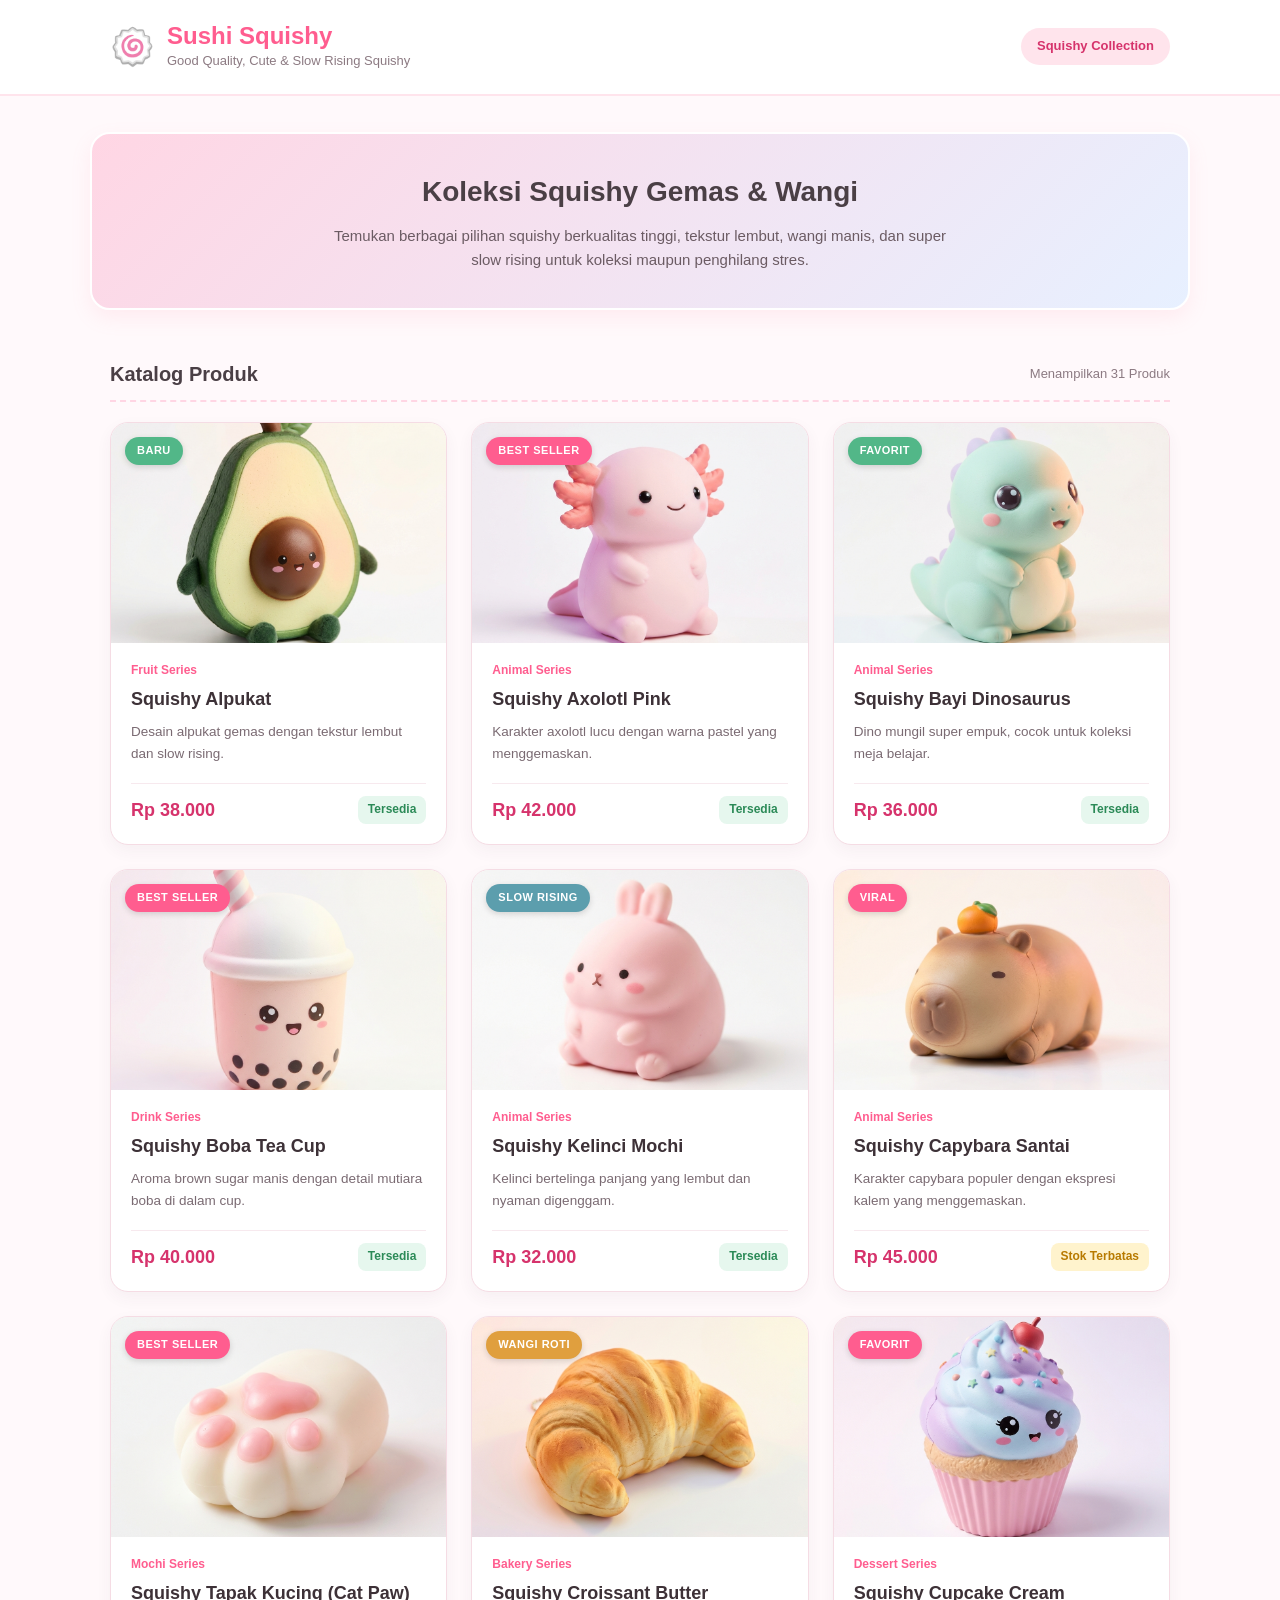
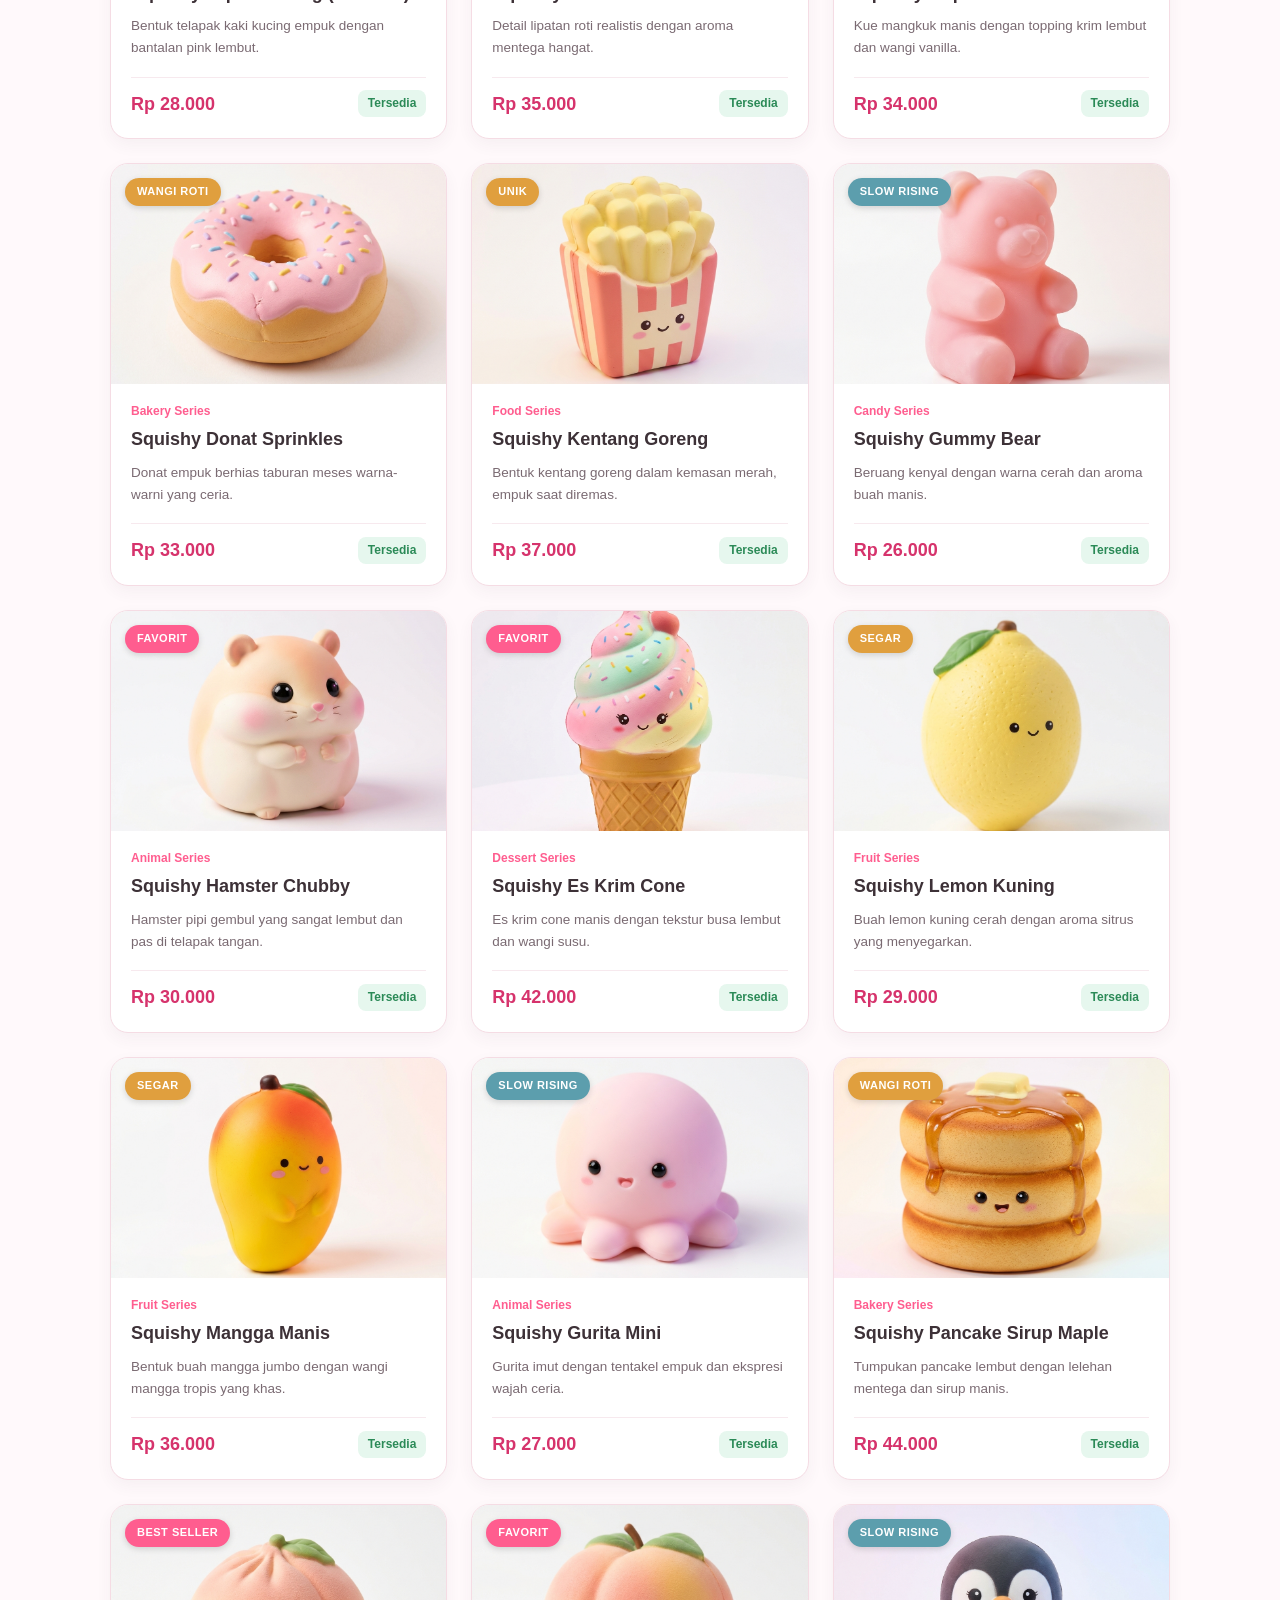
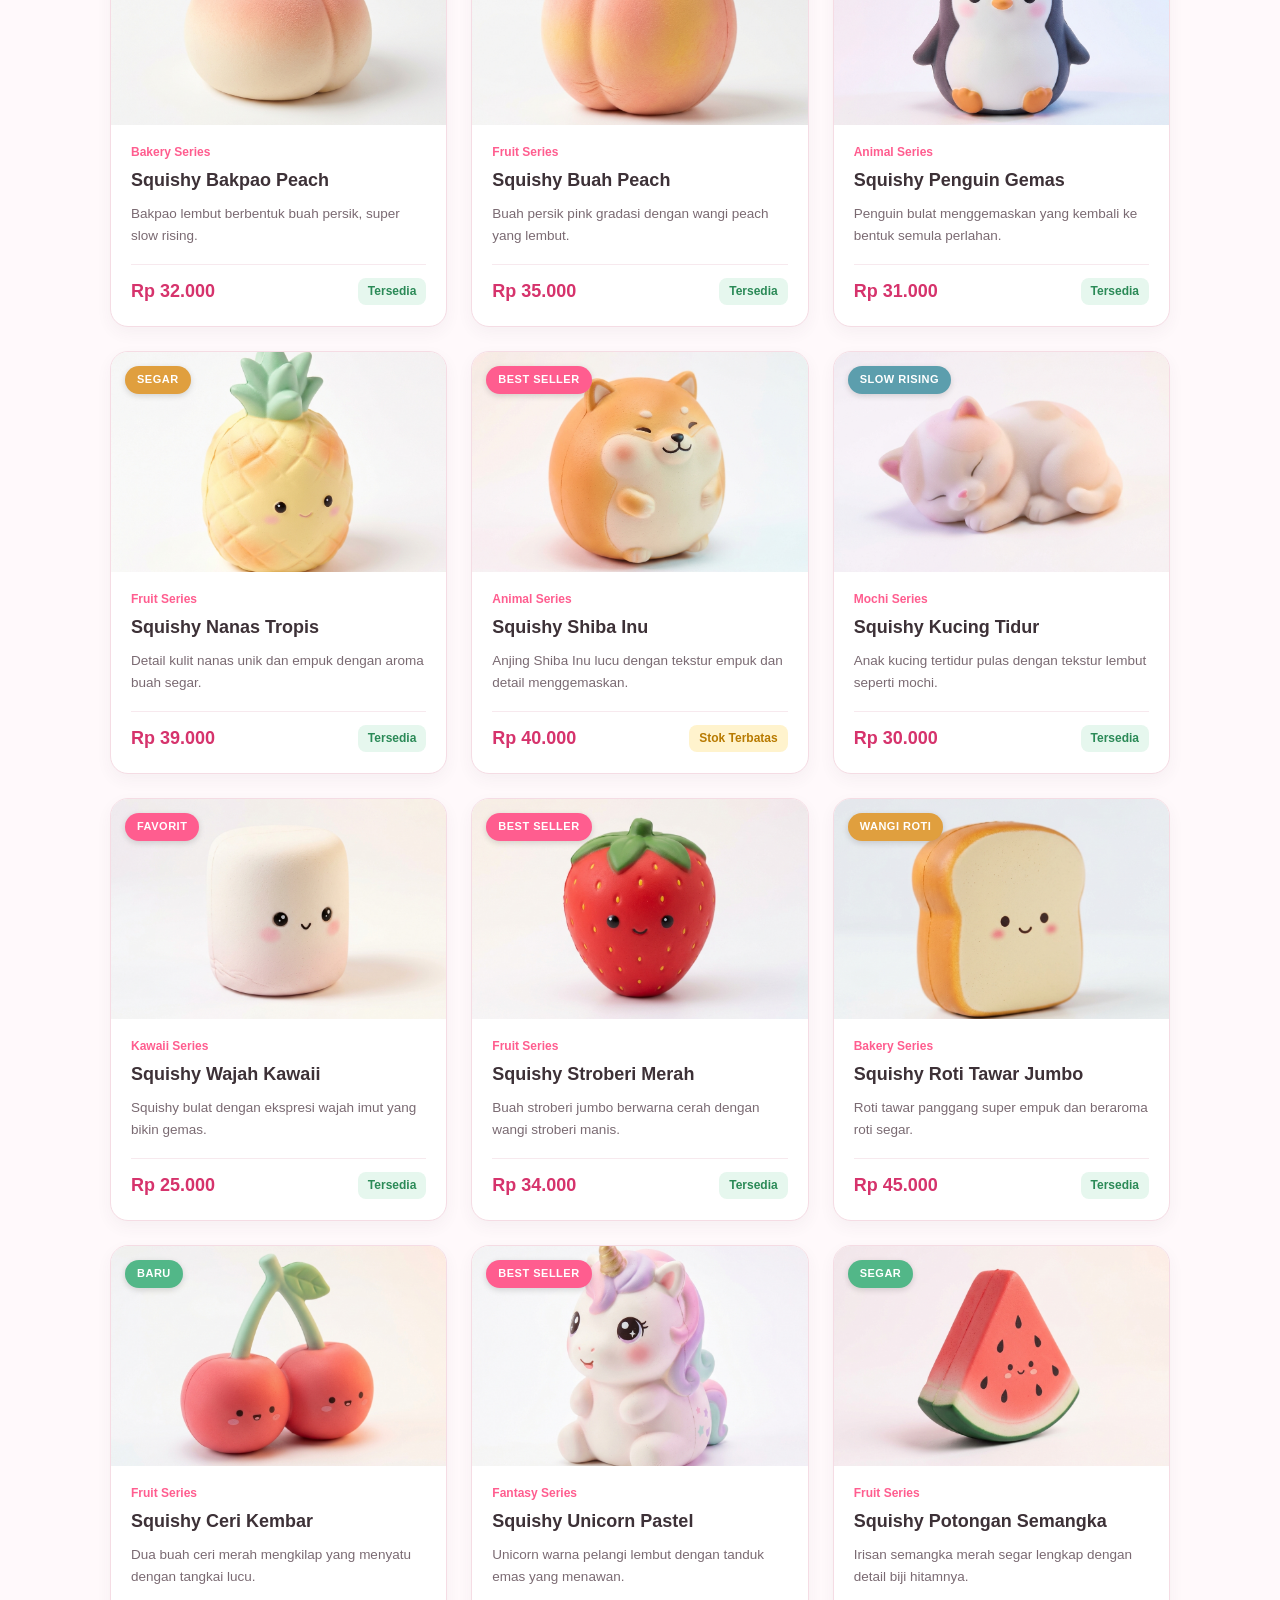
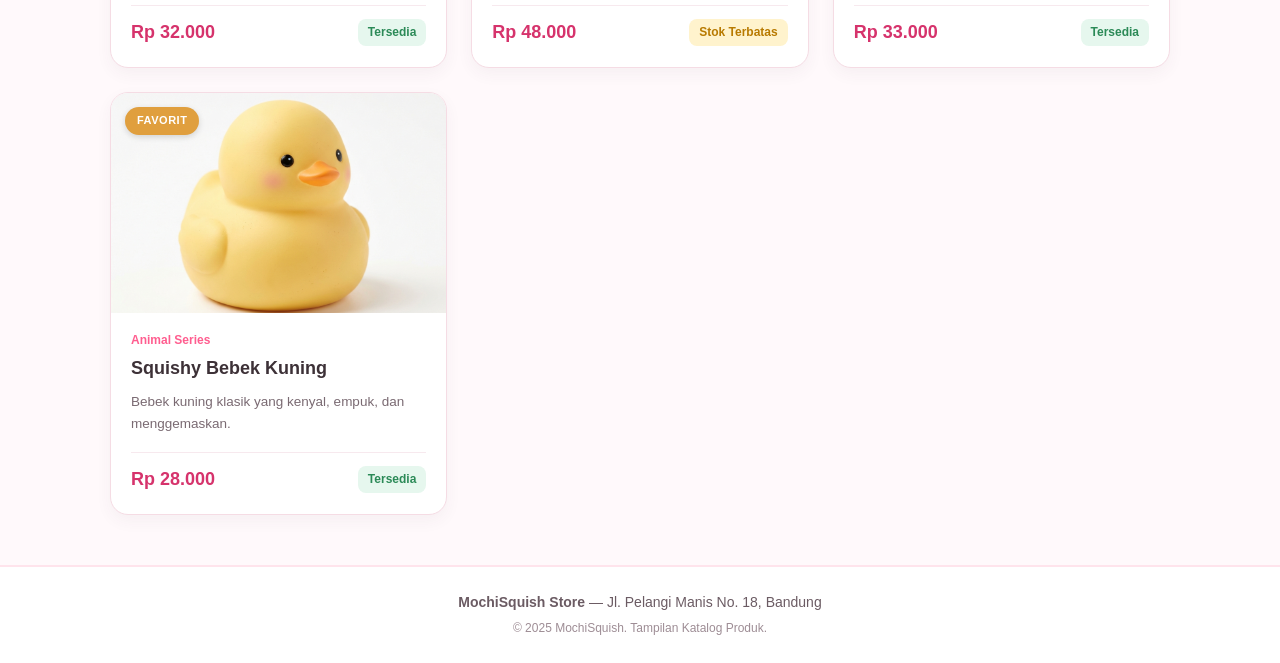
==== index.html @ 9d4c029e "Add files via upload" ====
<!DOCTYPE html>
<html lang="id">
<head>
  <meta charset="UTF-8">
  <meta name="viewport" content="width=device-width, initial-scale=1.0">
  <title>Sushi Squishy - Catalog</title>
  <link rel="stylesheet" href="style.css">
</head>
<body>

  <!-- Header -->
  <header class="header">
    <div class="container header-content">
      <div class="logo">
        <span class="logo-icon">🍥</span>
        <div>
          <h1>Sushi Squishy</h1>
          <p>Good Quality, Cute &amp; Slow Rising Squishy</p>
        </div>
      </div>
      <div class="store-badge">
        Squishy Collection
      </div>
    </div>
  </header>

  <!-- Hero Banner -->
  <section class="hero">
    <div class="container hero-box">
      <h2>Koleksi Squishy Gemas &amp; Wangi</h2>
      <p>Temukan berbagai pilihan squishy berkualitas tinggi, tekstur lembut, wangi manis, dan super slow rising untuk koleksi maupun penghilang stres.</p>
    </div>
  </section>

  <!-- Katalog Produk -->
  <main class="container">
    <div class="section-title">
      <h3>Katalog Produk</h3>
      <span>Menampilkan 31 Produk</span>
    </div>

    <div class="catalog-grid">

      <!-- 1. Avocado -->
      <article class="card">
        <div class="card-badge badge-green">Baru</div>
        <div class="card-image">
          <img src="gambarsquishy/Avocado_squishy_toy_photography_d2a5dbc1.jpg" alt="Squishy Alpukat">
        </div>
        <div class="card-body">
          <span class="category">Fruit Series</span>
          <h4>Squishy Alpukat</h4>
          <p class="desc">Desain alpukat gemas dengan tekstur lembut dan slow rising.</p>
          <div class="card-footer">
            <span class="price">Rp 38.000</span>
            <span class="status">Tersedia</span>
          </div>
        </div>
      </article>

      <!-- 2. Axolotl -->
      <article class="card">
        <div class="card-badge">Best Seller</div>
        <div class="card-image">
          <img src="gambarsquishy/Axolotl_squishy_toy_product_5533d191.jpg" alt="Squishy Axolotl">
        </div>
        <div class="card-body">
          <span class="category">Animal Series</span>
          <h4>Squishy Axolotl Pink</h4>
          <p class="desc">Karakter axolotl lucu dengan warna pastel yang menggemaskan.</p>
          <div class="card-footer">
            <span class="price">Rp 42.000</span>
            <span class="status">Tersedia</span>
          </div>
        </div>
      </article>

      <!-- 3. Baby Dinosaur -->
      <article class="card">
        <div class="card-badge badge-green">Favorit</div>
        <div class="card-image">
          <img src="gambarsquishy/Baby_dinosaur_squishy_toy_12ea8140.jpg" alt="Squishy Bayi Dinosaurus">
        </div>
        <div class="card-body">
          <span class="category">Animal Series</span>
          <h4>Squishy Bayi Dinosaurus</h4>
          <p class="desc">Dino mungil super empuk, cocok untuk koleksi meja belajar.</p>
          <div class="card-footer">
            <span class="price">Rp 36.000</span>
            <span class="status">Tersedia</span>
          </div>
        </div>
      </article>

      <!-- 4. Boba Tea Cup -->
      <article class="card">
        <div class="card-badge">Best Seller</div>
        <div class="card-image">
          <img src="gambarsquishy/Boba_tea_cup_squishy_toy_25ef1b5c.jpg" alt="Squishy Boba Tea">
        </div>
        <div class="card-body">
          <span class="category">Drink Series</span>
          <h4>Squishy Boba Tea Cup</h4>
          <p class="desc">Aroma brown sugar manis dengan detail mutiara boba di dalam cup.</p>
          <div class="card-footer">
            <span class="price">Rp 40.000</span>
            <span class="status">Tersedia</span>
          </div>
        </div>
      </article>

      <!-- 5. Bunny Rabbit -->
      <article class="card">
        <div class="card-badge badge-blue">Slow Rising</div>
        <div class="card-image">
          <img src="gambarsquishy/Bunny_rabbit_squishy_toy_b32a8201.jpg" alt="Squishy Kelinci">
        </div>
        <div class="card-body">
          <span class="category">Animal Series</span>
          <h4>Squishy Kelinci Mochi</h4>
          <p class="desc">Kelinci bertelinga panjang yang lembut dan nyaman digenggam.</p>
          <div class="card-footer">
            <span class="price">Rp 32.000</span>
            <span class="status">Tersedia</span>
          </div>
        </div>
      </article>

      <!-- 6. Capybara -->
      <article class="card">
        <div class="card-badge">Viral</div>
        <div class="card-image">
          <img src="gambarsquishy/Capybara_squishy_toy_catalog_pho_8589dbdf.jpg" alt="Squishy Capybara">
        </div>
        <div class="card-body">
          <span class="category">Animal Series</span>
          <h4>Squishy Capybara Santai</h4>
          <p class="desc">Karakter capybara populer dengan ekspresi kalem yang menggemaskan.</p>
          <div class="card-footer">
            <span class="price">Rp 45.000</span>
            <span class="status status-limited">Stok Terbatas</span>
          </div>
        </div>
      </article>

      <!-- 7. Cat Paw -->
      <article class="card">
        <div class="card-badge">Best Seller</div>
        <div class="card-image">
          <img src="gambarsquishy/Cat_paw_squishy_toy_ce3d6a1c.jpg" alt="Squishy Tapak Kucing">
        </div>
        <div class="card-body">
          <span class="category">Mochi Series</span>
          <h4>Squishy Tapak Kucing (Cat Paw)</h4>
          <p class="desc">Bentuk telapak kaki kucing empuk dengan bantalan pink lembut.</p>
          <div class="card-footer">
            <span class="price">Rp 28.000</span>
            <span class="status">Tersedia</span>
          </div>
        </div>
      </article>

      <!-- 8. Croissant -->
      <article class="card">
        <div class="card-badge badge-yellow">Wangi Roti</div>
        <div class="card-image">
          <img src="gambarsquishy/Croissant_squishy_toy_photography_6a9c396e.jpg" alt="Squishy Croissant">
        </div>
        <div class="card-body">
          <span class="category">Bakery Series</span>
          <h4>Squishy Croissant Butter</h4>
          <p class="desc">Detail lipatan roti realistis dengan aroma mentega hangat.</p>
          <div class="card-footer">
            <span class="price">Rp 35.000</span>
            <span class="status">Tersedia</span>
          </div>
        </div>
      </article>

      <!-- 9. Cupcake -->
      <article class="card">
        <div class="card-badge">Favorit</div>
        <div class="card-image">
          <img src="gambarsquishy/Cupcake_squishy_toy_1d23a70a.jpg" alt="Squishy Cupcake">
        </div>
        <div class="card-body">
          <span class="category">Dessert Series</span>
          <h4>Squishy Cupcake Cream</h4>
          <p class="desc">Kue mangkuk manis dengan topping krim lembut dan wangi vanilla.</p>
          <div class="card-footer">
            <span class="price">Rp 34.000</span>
            <span class="status">Tersedia</span>
          </div>
        </div>
      </article>

      <!-- 10. Donut -->
      <article class="card">
        <div class="card-badge badge-yellow">Wangi Roti</div>
        <div class="card-image">
          <img src="gambarsquishy/Donut_squishy_toy_with_sprinkles_f5c7f606.jpg" alt="Squishy Donat Meses">
        </div>
        <div class="card-body">
          <span class="category">Bakery Series</span>
          <h4>Squishy Donat Sprinkles</h4>
          <p class="desc">Donat empuk berhias taburan meses warna-warni yang ceria.</p>
          <div class="card-footer">
            <span class="price">Rp 33.000</span>
            <span class="status">Tersedia</span>
          </div>
        </div>
      </article>

      <!-- 11. French Fries -->
      <article class="card">
        <div class="card-badge badge-yellow">Unik</div>
        <div class="card-image">
          <img src="gambarsquishy/French_fries_squishy_toy_994d7c55.jpg" alt="Squishy Kentang Goreng">
        </div>
        <div class="card-body">
          <span class="category">Food Series</span>
          <h4>Squishy Kentang Goreng</h4>
          <p class="desc">Bentuk kentang goreng dalam kemasan merah, empuk saat diremas.</p>
          <div class="card-footer">
            <span class="price">Rp 37.000</span>
            <span class="status">Tersedia</span>
          </div>
        </div>
      </article>

      <!-- 12. Gummy Bear -->
      <article class="card">
        <div class="card-badge badge-blue">Slow Rising</div>
        <div class="card-image">
          <img src="gambarsquishy/Gummy_bear_squishy_toy_82160451.jpg" alt="Squishy Gummy Bear">
        </div>
        <div class="card-body">
          <span class="category">Candy Series</span>
          <h4>Squishy Gummy Bear</h4>
          <p class="desc">Beruang kenyal dengan warna cerah dan aroma buah manis.</p>
          <div class="card-footer">
            <span class="price">Rp 26.000</span>
            <span class="status">Tersedia</span>
          </div>
        </div>
      </article>

      <!-- 13. Hamster -->
      <article class="card">
        <div class="card-badge">Favorit</div>
        <div class="card-image">
          <img src="gambarsquishy/Hamster_squishy_toy_photography_b5abec03.jpg" alt="Squishy Hamster">
        </div>
        <div class="card-body">
          <span class="category">Animal Series</span>
          <h4>Squishy Hamster Chubby</h4>
          <p class="desc">Hamster pipi gembul yang sangat lembut dan pas di telapak tangan.</p>
          <div class="card-footer">
            <span class="price">Rp 30.000</span>
            <span class="status">Tersedia</span>
          </div>
        </div>
      </article>

      <!-- 14. Ice Cream Cone -->
      <article class="card">
        <div class="card-badge">Favorit</div>
        <div class="card-image">
          <img src="gambarsquishy/Ice_cream_cone_squishy_toy_6d4ea96e.jpg" alt="Squishy Es Krim Cone">
        </div>
        <div class="card-body">
          <span class="category">Dessert Series</span>
          <h4>Squishy Es Krim Cone</h4>
          <p class="desc">Es krim cone manis dengan tekstur busa lembut dan wangi susu.</p>
          <div class="card-footer">
            <span class="price">Rp 42.000</span>
            <span class="status">Tersedia</span>
          </div>
        </div>
      </article>

      <!-- 15. Lemon -->
      <article class="card">
        <div class="card-badge badge-yellow">Segar</div>
        <div class="card-image">
          <img src="gambarsquishy/Lemon_squishy_toy_photography_d00b6cce.jpg" alt="Squishy Lemon">
        </div>
        <div class="card-body">
          <span class="category">Fruit Series</span>
          <h4>Squishy Lemon Kuning</h4>
          <p class="desc">Buah lemon kuning cerah dengan aroma sitrus yang menyegarkan.</p>
          <div class="card-footer">
            <span class="price">Rp 29.000</span>
            <span class="status">Tersedia</span>
          </div>
        </div>
      </article>

      <!-- 16. Mango -->
      <article class="card">
        <div class="card-badge badge-yellow">Segar</div>
        <div class="card-image">
          <img src="gambarsquishy/Mango_squishy_toy_723939e3.jpg" alt="Squishy Mangga">
        </div>
        <div class="card-body">
          <span class="category">Fruit Series</span>
          <h4>Squishy Mangga Manis</h4>
          <p class="desc">Bentuk buah mangga jumbo dengan wangi mangga tropis yang khas.</p>
          <div class="card-footer">
            <span class="price">Rp 36.000</span>
            <span class="status">Tersedia</span>
          </div>
        </div>
      </article>

      <!-- 17. Octopus -->
      <article class="card">
        <div class="card-badge badge-blue">Slow Rising</div>
        <div class="card-image">
          <img src="gambarsquishy/Octopus_squishy_toy_afd26344.jpg" alt="Squishy Gurita">
        </div>
        <div class="card-body">
          <span class="category">Animal Series</span>
          <h4>Squishy Gurita Mini</h4>
          <p class="desc">Gurita imut dengan tentakel empuk dan ekspresi wajah ceria.</p>
          <div class="card-footer">
            <span class="price">Rp 27.000</span>
            <span class="status">Tersedia</span>
          </div>
        </div>
      </article>

      <!-- 18. Pancake Stack -->
      <article class="card">
        <div class="card-badge badge-yellow">Wangi Roti</div>
        <div class="card-image">
          <img src="gambarsquishy/Pancake_stack_squishy_toy_7a637f4d.jpg" alt="Squishy Pancake">
        </div>
        <div class="card-body">
          <span class="category">Bakery Series</span>
          <h4>Squishy Pancake Sirup Maple</h4>
          <p class="desc">Tumpukan pancake lembut dengan lelehan mentega dan sirup manis.</p>
          <div class="card-footer">
            <span class="price">Rp 44.000</span>
            <span class="status">Tersedia</span>
          </div>
        </div>
      </article>

      <!-- 19. Peach Bao Bun -->
      <article class="card">
        <div class="card-badge">Best Seller</div>
        <div class="card-image">
          <img src="gambarsquishy/Peach_bao_bun_squishy_toy_1a42567c.jpg" alt="Squishy Bakpao Peach">
        </div>
        <div class="card-body">
          <span class="category">Bakery Series</span>
          <h4>Squishy Bakpao Peach</h4>
          <p class="desc">Bakpao lembut berbentuk buah persik, super slow rising.</p>
          <div class="card-footer">
            <span class="price">Rp 32.000</span>
            <span class="status">Tersedia</span>
          </div>
        </div>
      </article>

      <!-- 20. Peach -->
      <article class="card">
        <div class="card-badge">Favorit</div>
        <div class="card-image">
          <img src="gambarsquishy/Peach_squishy_toy_photography_b8a12083.jpg" alt="Squishy Buah Peach">
        </div>
        <div class="card-body">
          <span class="category">Fruit Series</span>
          <h4>Squishy Buah Peach</h4>
          <p class="desc">Buah persik pink gradasi dengan wangi peach yang lembut.</p>
          <div class="card-footer">
            <span class="price">Rp 35.000</span>
            <span class="status">Tersedia</span>
          </div>
        </div>
      </article>

      <!-- 21. Penguin -->
      <article class="card">
        <div class="card-badge badge-blue">Slow Rising</div>
        <div class="card-image">
          <img src="gambarsquishy/Penguin_squishy_toy_photography_8f6f3657.jpg" alt="Squishy Penguin">
        </div>
        <div class="card-body">
          <span class="category">Animal Series</span>
          <h4>Squishy Penguin Gemas</h4>
          <p class="desc">Penguin bulat menggemaskan yang kembali ke bentuk semula perlahan.</p>
          <div class="card-footer">
            <span class="price">Rp 31.000</span>
            <span class="status">Tersedia</span>
          </div>
        </div>
      </article>

      <!-- 22. Pineapple -->
      <article class="card">
        <div class="card-badge badge-yellow">Segar</div>
        <div class="card-image">
          <img src="gambarsquishy/Pineapple_squishy_toy_catalog_ph_32234aff.jpg" alt="Squishy Nanas">
        </div>
        <div class="card-body">
          <span class="category">Fruit Series</span>
          <h4>Squishy Nanas Tropis</h4>
          <p class="desc">Detail kulit nanas unik dan empuk dengan aroma buah segar.</p>
          <div class="card-footer">
            <span class="price">Rp 39.000</span>
            <span class="status">Tersedia</span>
          </div>
        </div>
      </article>

      <!-- 23. Shiba Inu -->
      <article class="card">
        <div class="card-badge">Best Seller</div>
        <div class="card-image">
          <img src="gambarsquishy/Shiba_Inu_squishy_toy_9aba46c6.jpg" alt="Squishy Shiba Inu">
        </div>
        <div class="card-body">
          <span class="category">Animal Series</span>
          <h4>Squishy Shiba Inu</h4>
          <p class="desc">Anjing Shiba Inu lucu dengan tekstur empuk dan detail menggemaskan.</p>
          <div class="card-footer">
            <span class="price">Rp 40.000</span>
            <span class="status status-limited">Stok Terbatas</span>
          </div>
        </div>
      </article>

      <!-- 24. Sleeping Kitten -->
      <article class="card">
        <div class="card-badge badge-blue">Slow Rising</div>
        <div class="card-image">
          <img src="gambarsquishy/Sleeping_kitten_squishy_toy_d7e95ca5.jpg" alt="Squishy Kucing Tidur">
        </div>
        <div class="card-body">
          <span class="category">Mochi Series</span>
          <h4>Squishy Kucing Tidur</h4>
          <p class="desc">Anak kucing tertidur pulas dengan tekstur lembut seperti mochi.</p>
          <div class="card-footer">
            <span class="price">Rp 30.000</span>
            <span class="status">Tersedia</span>
          </div>
        </div>
      </article>

      <!-- 25. Cute Face -->
      <article class="card">
        <div class="card-badge">Favorit</div>
        <div class="card-image">
          <img src="gambarsquishy/Squishy_toy_with_cute_face_e399aa55.jpg" alt="Squishy Wajah Kawaii">
        </div>
        <div class="card-body">
          <span class="category">Kawaii Series</span>
          <h4>Squishy Wajah Kawaii</h4>
          <p class="desc">Squishy bulat dengan ekspresi wajah imut yang bikin gemas.</p>
          <div class="card-footer">
            <span class="price">Rp 25.000</span>
            <span class="status">Tersedia</span>
          </div>
        </div>
      </article>

      <!-- 26. Strawberry -->
      <article class="card">
        <div class="card-badge">Best Seller</div>
        <div class="card-image">
          <img src="gambarsquishy/Strawberry_squishy_toy_photographed_71cc4184.jpg" alt="Squishy Stroberi">
        </div>
        <div class="card-body">
          <span class="category">Fruit Series</span>
          <h4>Squishy Stroberi Merah</h4>
          <p class="desc">Buah stroberi jumbo berwarna cerah dengan wangi stroberi manis.</p>
          <div class="card-footer">
            <span class="price">Rp 34.000</span>
            <span class="status">Tersedia</span>
          </div>
        </div>
      </article>

      <!-- 27. Toast Bread -->
      <article class="card">
        <div class="card-badge badge-yellow">Wangi Roti</div>
        <div class="card-image">
          <img src="gambarsquishy/Toast_bread_squishy_toy_photography_e2120426.jpg" alt="Squishy Roti Tawar">
        </div>
        <div class="card-body">
          <span class="category">Bakery Series</span>
          <h4>Squishy Roti Tawar Jumbo</h4>
          <p class="desc">Roti tawar panggang super empuk dan beraroma roti segar.</p>
          <div class="card-footer">
            <span class="price">Rp 45.000</span>
            <span class="status">Tersedia</span>
          </div>
        </div>
      </article>

      <!-- 28. Twin Cherry -->
      <article class="card">
        <div class="card-badge badge-green">Baru</div>
        <div class="card-image">
          <img src="gambarsquishy/Twin_cherry_squishy_toy_1e486dbe.jpg" alt="Squishy Ceri Kembar">
        </div>
        <div class="card-body">
          <span class="category">Fruit Series</span>
          <h4>Squishy Ceri Kembar</h4>
          <p class="desc">Dua buah ceri merah mengkilap yang menyatu dengan tangkai lucu.</p>
          <div class="card-footer">
            <span class="price">Rp 32.000</span>
            <span class="status">Tersedia</span>
          </div>
        </div>
      </article>

      <!-- 29. Unicorn -->
      <article class="card">
        <div class="card-badge">Best Seller</div>
        <div class="card-image">
          <img src="gambarsquishy/Unicorn_squishy_toy_for_catalog_d2a6d18a.jpg" alt="Squishy Unicorn">
        </div>
        <div class="card-body">
          <span class="category">Fantasy Series</span>
          <h4>Squishy Unicorn Pastel</h4>
          <p class="desc">Unicorn warna pelangi lembut dengan tanduk emas yang menawan.</p>
          <div class="card-footer">
            <span class="price">Rp 48.000</span>
            <span class="status status-limited">Stok Terbatas</span>
          </div>
        </div>
      </article>

      <!-- 30. Watermelon Slice -->
      <article class="card">
        <div class="card-badge badge-green">Segar</div>
        <div class="card-image">
          <img src="gambarsquishy/Watermelon_slice_squishy_toy_13bcd526.jpg" alt="Squishy Potongan Semangka">
        </div>
        <div class="card-body">
          <span class="category">Fruit Series</span>
          <h4>Squishy Potongan Semangka</h4>
          <p class="desc">Irisan semangka merah segar lengkap dengan detail biji hitamnya.</p>
          <div class="card-footer">
            <span class="price">Rp 33.000</span>
            <span class="status">Tersedia</span>
          </div>
        </div>
      </article>

      <!-- 31. Yellow Duck -->
      <article class="card">
        <div class="card-badge badge-yellow">Favorit</div>
        <div class="card-image">
          <img src="gambarsquishy/Yellow_duck_squishy_toy_0c9a6ee2.jpg" alt="Squishy Bebek Kuning">
        </div>
        <div class="card-body">
          <span class="category">Animal Series</span>
          <h4>Squishy Bebek Kuning</h4>
          <p class="desc">Bebek kuning klasik yang kenyal, empuk, dan menggemaskan.</p>
          <div class="card-footer">
            <span class="price">Rp 28.000</span>
            <span class="status">Tersedia</span>
          </div>
        </div>
      </article>

    </div>
  </main>

  <!-- Footer -->
  <footer class="footer">
    <div class="container footer-content">
      <p><strong>MochiSquish Store</strong> &mdash; Jl. Pelangi Manis No. 18, Bandung</p>
      <p class="copyright">&copy; 2025 MochiSquish. Tampilan Katalog Produk.</p>
    </div>
  </footer>

  <script src="script.js"></script>
</body>
</html>
---- style.css ----
* {
  margin: 0;
  padding: 0;
  box-sizing: border-box;
}

body {
  font-family: 'Segoe UI', Tahoma, Geneva, Verdana, sans-serif;
  background-color: #fff9fb;
  color: #4a3f45;
  line-height: 1.6;
}

.container {
  max-width: 1100px;
  margin: 0 auto;
  padding: 0 20px;
}

/* Header */
.header {
  background-color: #ffffff;
  border-bottom: 2px solid #ffe4ec;
  padding: 18px 0;
}

.header-content {
  display: flex;
  justify-content: space-between;
  align-items: center;
  flex-wrap: wrap;
  gap: 12px;
}

.logo {
  display: flex;
  align-items: center;
  gap: 12px;
}

.logo-icon {
  font-size: 36px;
}

.logo h1 {
  font-size: 24px;
  color: #ff5d8f;
  line-height: 1.2;
}

.logo p {
  font-size: 13px;
  color: #8c7a82;
}

.store-badge {
  background-color: #ffe4ec;
  color: #d6336c;
  padding: 8px 16px;
  border-radius: 999px;
  font-size: 13px;
  font-weight: 600;
}

/* Hero */
.hero {
  padding: 36px 0 20px;
}

.hero-box {
  background: linear-gradient(135deg, #ffd6e4 0%, #e7f0ff 100%);
  padding: 36px 28px;
  border-radius: 20px;
  text-align: center;
  border: 2px solid #ffffff;
  box-shadow: 0 8px 20px rgba(255, 141, 161, 0.12);
}

.hero-box h2 {
  font-size: 28px;
  color: #4a3f45;
  margin-bottom: 10px;
}

.hero-box p {
  max-width: 620px;
  margin: 0 auto;
  font-size: 15px;
  color: #6b5b63;
}

/* Section Title */
.section-title {
  display: flex;
  justify-content: space-between;
  align-items: center;
  margin: 28px 0 20px;
  padding-bottom: 10px;
  border-bottom: 2px dashed #ffd6e4;
}

.section-title h3 {
  font-size: 20px;
  color: #4a3f45;
}

.section-title span {
  font-size: 13px;
  color: #8c7a82;
}

/* Catalog Grid */
.catalog-grid {
  display: grid;
  grid-template-columns: repeat(auto-fill, minmax(290px, 1fr));
  gap: 24px;
  margin-bottom: 50px;
}

/* Card */
.card {
  background-color: #ffffff;
  border-radius: 18px;
  overflow: hidden;
  border: 1px solid #f5dce4;
  box-shadow: 0 6px 16px rgba(74, 63, 69, 0.05);
  position: relative;
  display: flex;
  flex-direction: column;
}

.card-badge {
  position: absolute;
  top: 14px;
  left: 14px;
  z-index: 2;
  background-color: #ff5d8f;
  color: #ffffff;
  font-size: 11px;
  font-weight: 700;
  padding: 5px 12px;
  border-radius: 999px;
  text-transform: uppercase;
  letter-spacing: 0.5px;
  box-shadow: 0 2px 6px rgba(0, 0, 0, 0.15);
}

.badge-blue {
  background-color: #5c9ead;
}

.badge-yellow {
  background-color: #e09f3e;
}

.badge-green {
  background-color: #52b788;
}

.card-image {
  height: 220px;
  background-color: #fff0f5;
  overflow: hidden;
}

.card-image img {
  width: 100%;
  height: 100%;
  object-fit: cover;
  display: block;
}

.card-body {
  padding: 18px 20px 20px;
  display: flex;
  flex-direction: column;
  flex-grow: 1;
}

.category {
  font-size: 12px;
  color: #ff5d8f;
  font-weight: 600;
  margin-bottom: 4px;
}

.card-body h4 {
  font-size: 18px;
  color: #3d3137;
  margin-bottom: 8px;
}

.desc {
  font-size: 13.5px;
  color: #7a6a72;
  margin-bottom: 18px;
  flex-grow: 1;
}

.card-footer {
  display: flex;
  justify-content: space-between;
  align-items: center;
  padding-top: 12px;
  border-top: 1px solid #f7e9ee;
}

.price {
  font-size: 18px;
  font-weight: 700;
  color: #d6336c;
}

.status {
  font-size: 12px;
  font-weight: 600;
  background-color: #e6f7ee;
  color: #2b8a57;
  padding: 4px 10px;
  border-radius: 8px;
}

.status-limited {
  background-color: #fff3cd;
  color: #b87a00;
}

/* Footer */
.footer {
  background-color: #ffffff;
  border-top: 2px solid #ffe4ec;
  padding: 24px 0;
  text-align: center;
}

.footer-content p {
  font-size: 14px;
  color: #6b5b63;
}

.footer-content .copyright {
  font-size: 12px;
  color: #9e8d95;
  margin-top: 6px;
}

/* Responsif untuk HP */
@media (max-width: 600px) {
  .hero-box h2 {
    font-size: 22px;
  }

  .header-content {
    justify-content: center;
    text-align: center;
  }
}
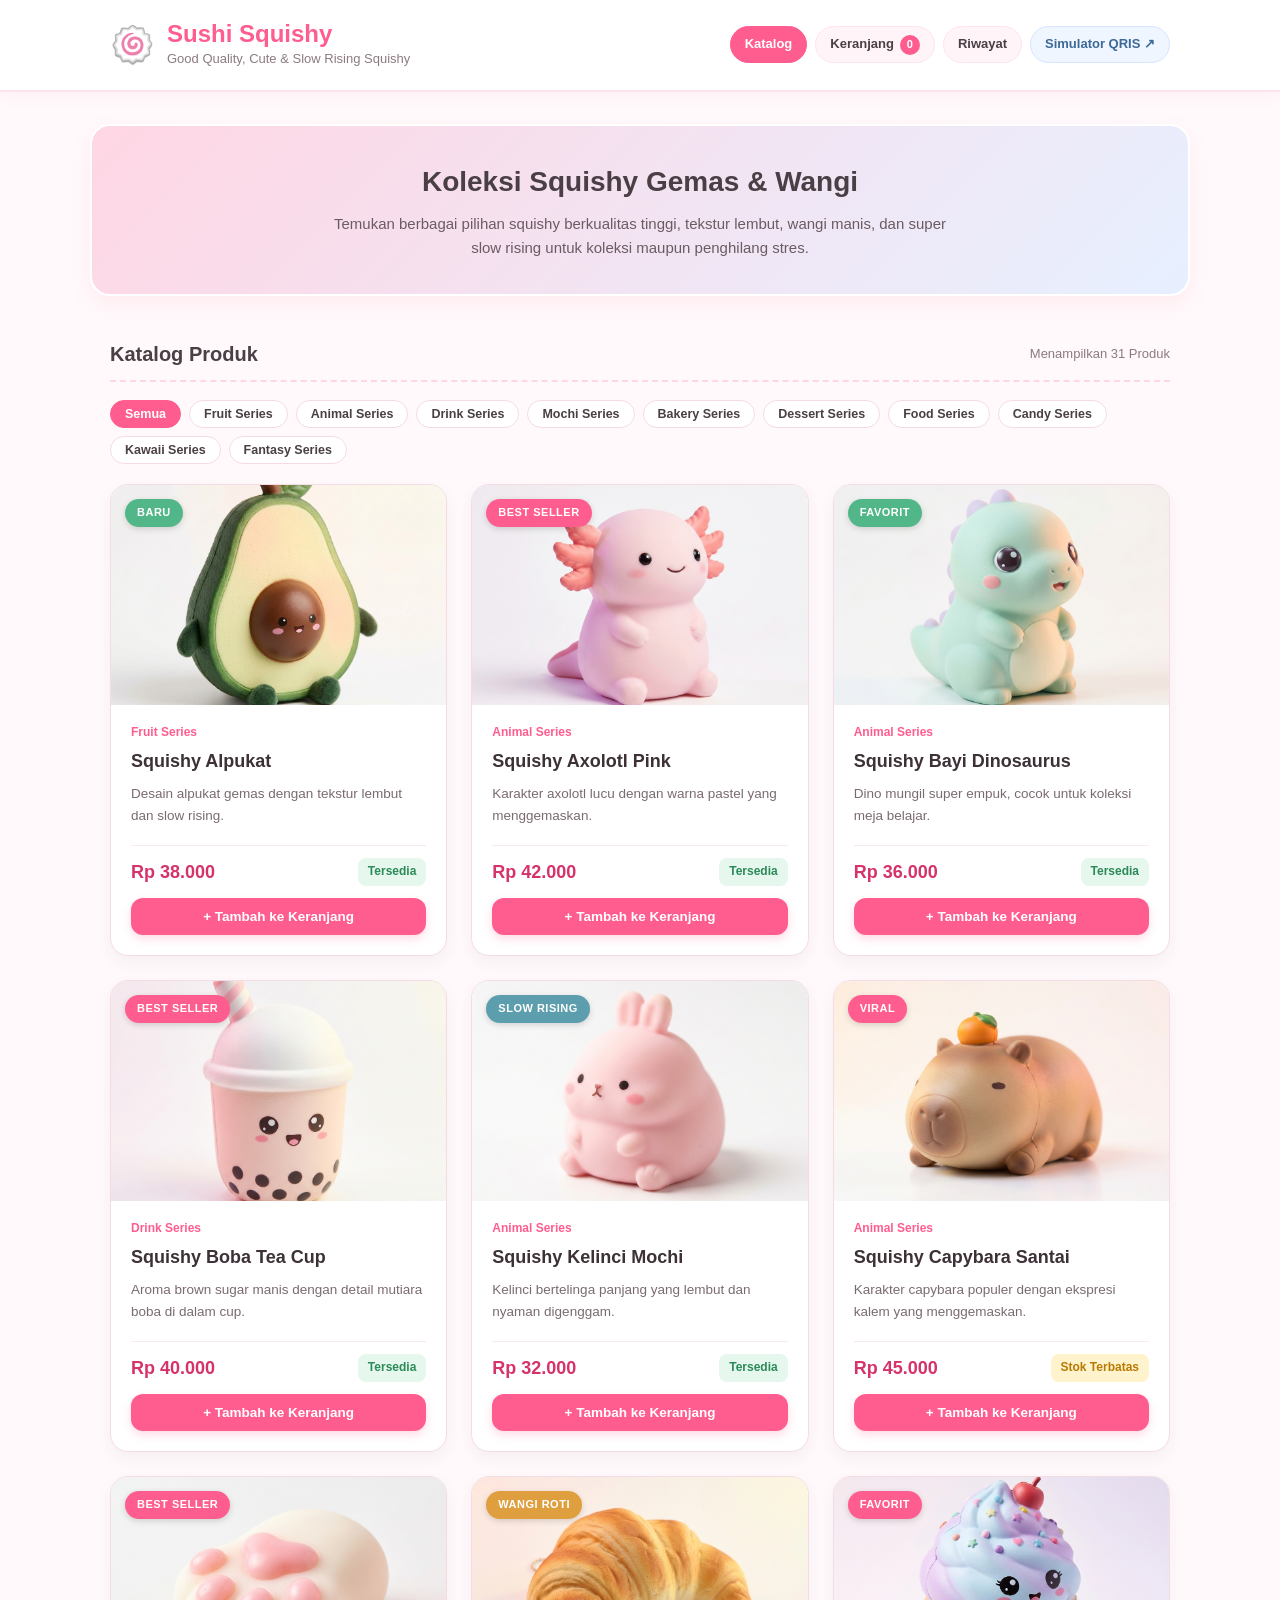
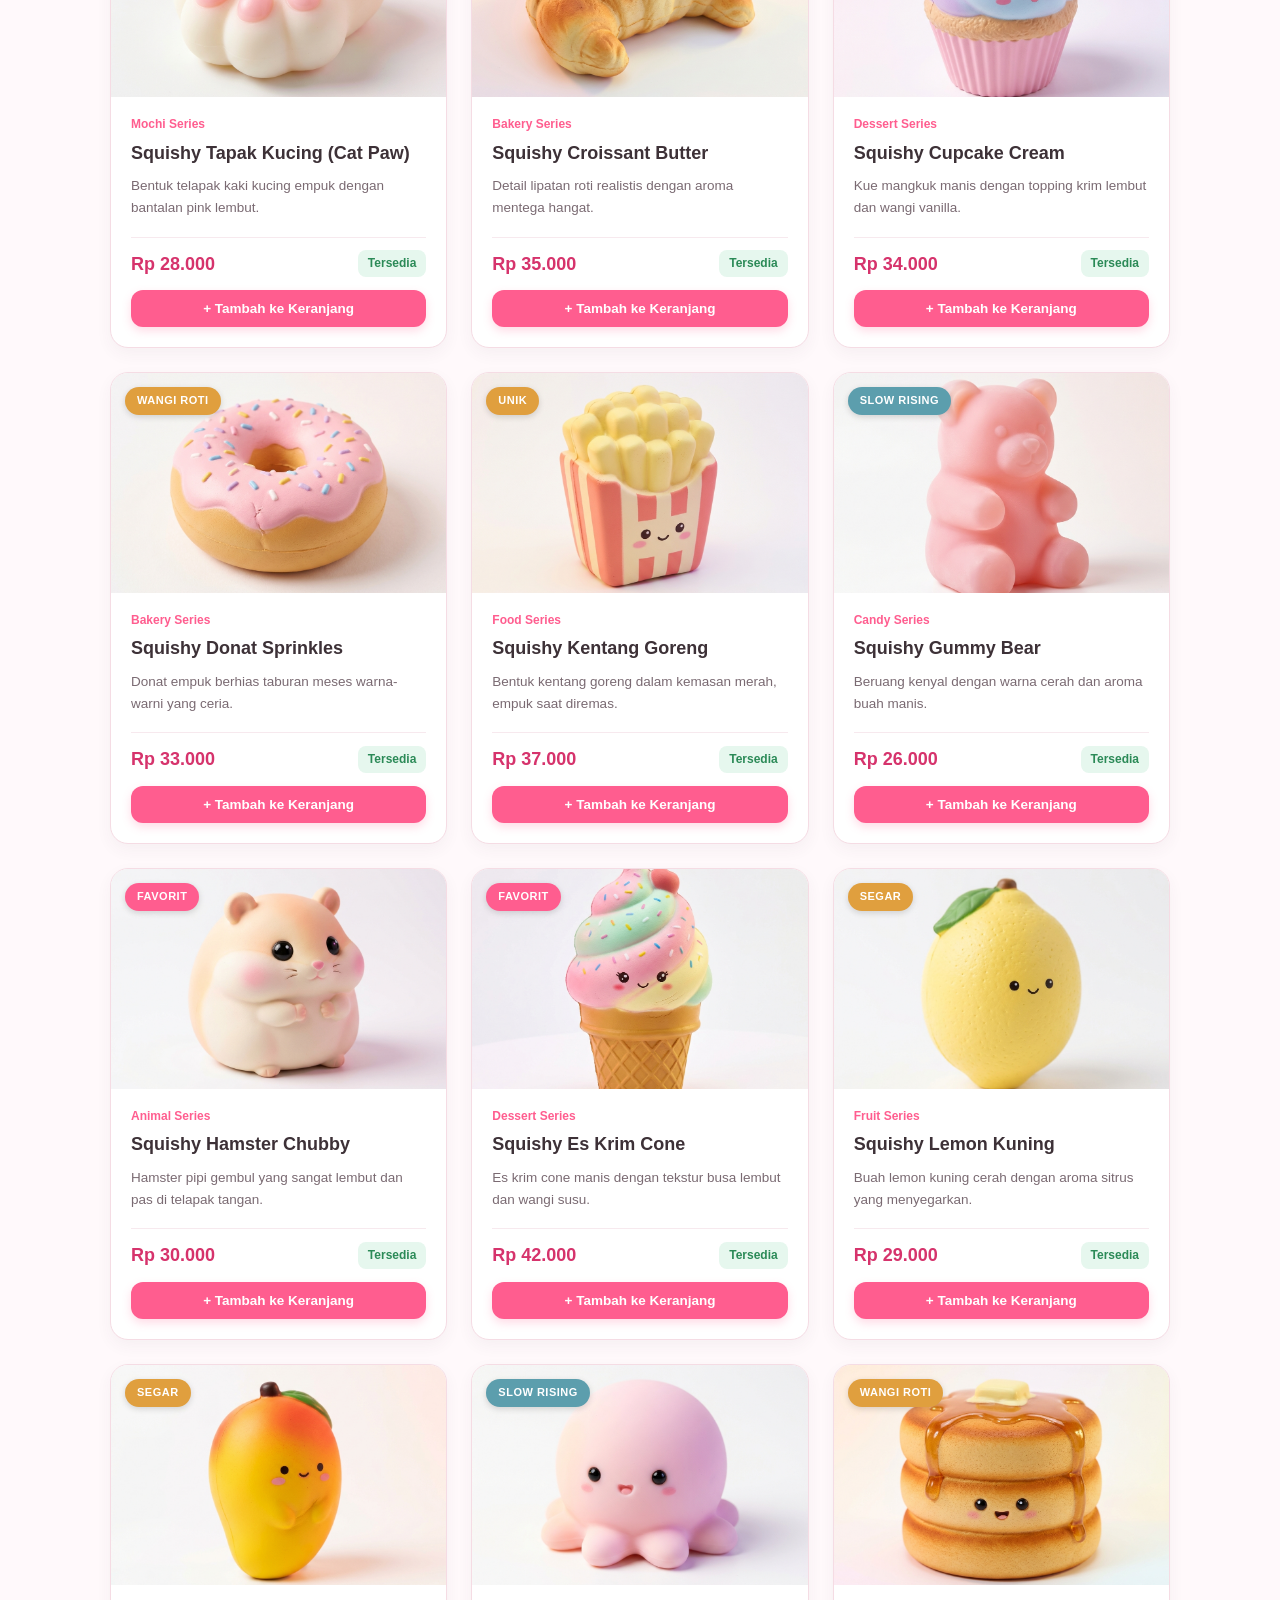
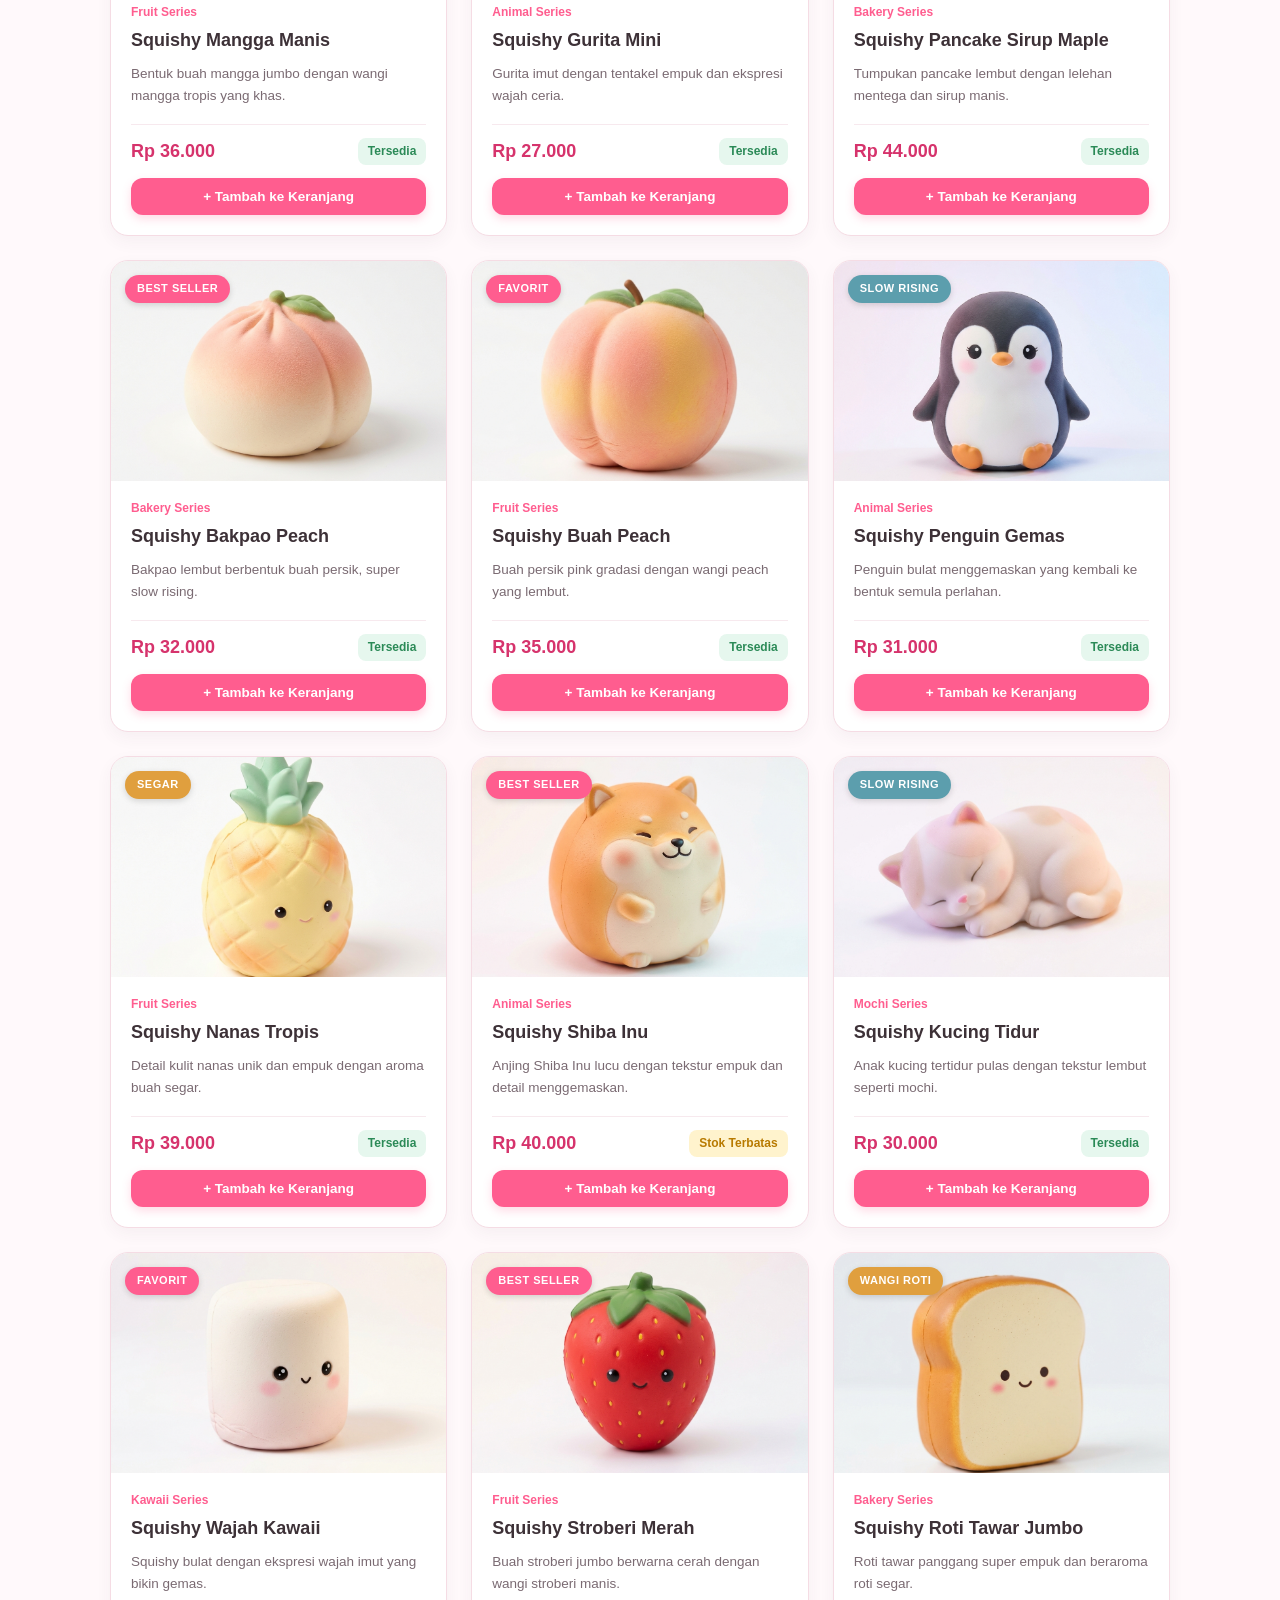
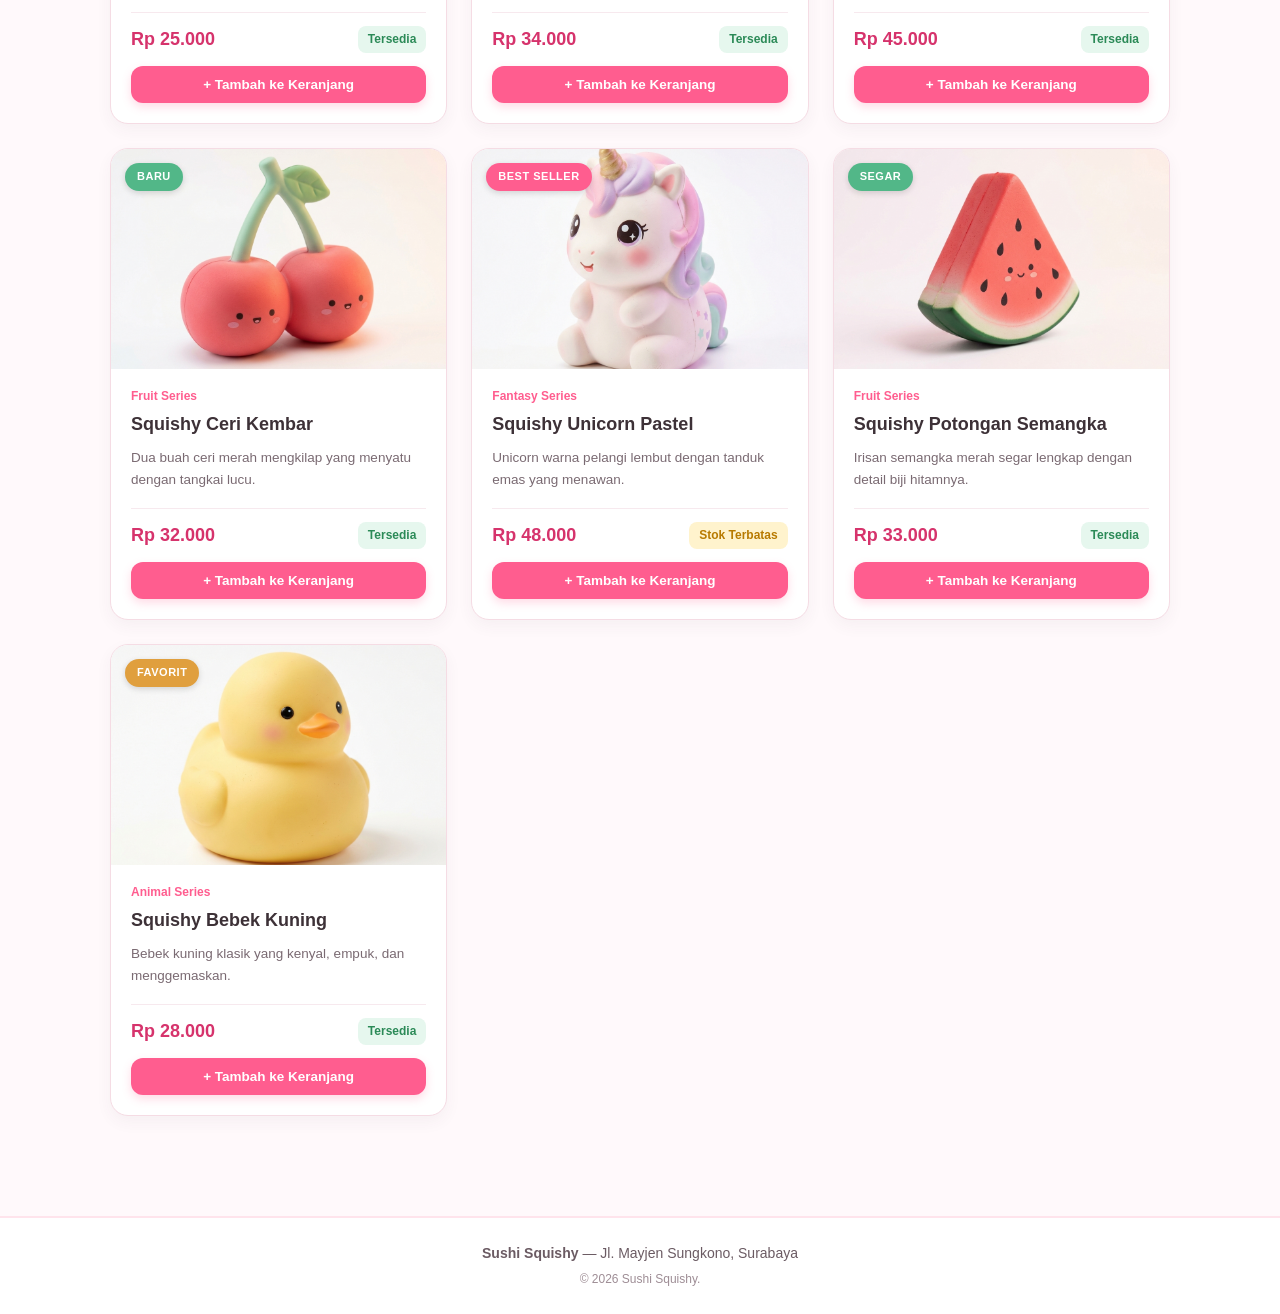
==== commit 9bfde221: "Add files via upload" ====
--- a/index.html
+++ b/index.html
@@ -1,584 +1,146 @@
-<!DOCTYPE html>
-<html lang="id">
-<head>
-  <meta charset="UTF-8">
-  <meta name="viewport" content="width=device-width, initial-scale=1.0">
-  <title>Sushi Squishy - Catalog</title>
-  <link rel="stylesheet" href="style.css">
-</head>
-<body>
-
-  <!-- Header -->
-  <header class="header">
-    <div class="container header-content">
-      <div class="logo">
-        <span class="logo-icon">🍥</span>
-        <div>
-          <h1>Sushi Squishy</h1>
-          <p>Good Quality, Cute &amp; Slow Rising Squishy</p>
-        </div>
-      </div>
-      <div class="store-badge">
-        Squishy Collection
-      </div>
-    </div>
-  </header>
-
-  <!-- Hero Banner -->
-  <section class="hero">
-    <div class="container hero-box">
-      <h2>Koleksi Squishy Gemas &amp; Wangi</h2>
-      <p>Temukan berbagai pilihan squishy berkualitas tinggi, tekstur lembut, wangi manis, dan super slow rising untuk koleksi maupun penghilang stres.</p>
-    </div>
-  </section>
-
-  <!-- Katalog Produk -->
-  <main class="container">
-    <div class="section-title">
-      <h3>Katalog Produk</h3>
-      <span>Menampilkan 31 Produk</span>
-    </div>
-
-    <div class="catalog-grid">
-
-      <!-- 1. Avocado -->
-      <article class="card">
-        <div class="card-badge badge-green">Baru</div>
-        <div class="card-image">
-          <img src="gambarsquishy/Avocado_squishy_toy_photography_d2a5dbc1.jpg" alt="Squishy Alpukat">
-        </div>
-        <div class="card-body">
-          <span class="category">Fruit Series</span>
-          <h4>Squishy Alpukat</h4>
-          <p class="desc">Desain alpukat gemas dengan tekstur lembut dan slow rising.</p>
-          <div class="card-footer">
-            <span class="price">Rp 38.000</span>
-            <span class="status">Tersedia</span>
-          </div>
-        </div>
-      </article>
-
-      <!-- 2. Axolotl -->
-      <article class="card">
-        <div class="card-badge">Best Seller</div>
-        <div class="card-image">
-          <img src="gambarsquishy/Axolotl_squishy_toy_product_5533d191.jpg" alt="Squishy Axolotl">
-        </div>
-        <div class="card-body">
-          <span class="category">Animal Series</span>
-          <h4>Squishy Axolotl Pink</h4>
-          <p class="desc">Karakter axolotl lucu dengan warna pastel yang menggemaskan.</p>
-          <div class="card-footer">
-            <span class="price">Rp 42.000</span>
-            <span class="status">Tersedia</span>
-          </div>
-        </div>
-      </article>
-
-      <!-- 3. Baby Dinosaur -->
-      <article class="card">
-        <div class="card-badge badge-green">Favorit</div>
-        <div class="card-image">
-          <img src="gambarsquishy/Baby_dinosaur_squishy_toy_12ea8140.jpg" alt="Squishy Bayi Dinosaurus">
-        </div>
-        <div class="card-body">
-          <span class="category">Animal Series</span>
-          <h4>Squishy Bayi Dinosaurus</h4>
-          <p class="desc">Dino mungil super empuk, cocok untuk koleksi meja belajar.</p>
-          <div class="card-footer">
-            <span class="price">Rp 36.000</span>
-            <span class="status">Tersedia</span>
-          </div>
-        </div>
-      </article>
-
-      <!-- 4. Boba Tea Cup -->
-      <article class="card">
-        <div class="card-badge">Best Seller</div>
-        <div class="card-image">
-          <img src="gambarsquishy/Boba_tea_cup_squishy_toy_25ef1b5c.jpg" alt="Squishy Boba Tea">
-        </div>
-        <div class="card-body">
-          <span class="category">Drink Series</span>
-          <h4>Squishy Boba Tea Cup</h4>
-          <p class="desc">Aroma brown sugar manis dengan detail mutiara boba di dalam cup.</p>
-          <div class="card-footer">
-            <span class="price">Rp 40.000</span>
-            <span class="status">Tersedia</span>
-          </div>
-        </div>
-      </article>
-
-      <!-- 5. Bunny Rabbit -->
-      <article class="card">
-        <div class="card-badge badge-blue">Slow Rising</div>
-        <div class="card-image">
-          <img src="gambarsquishy/Bunny_rabbit_squishy_toy_b32a8201.jpg" alt="Squishy Kelinci">
-        </div>
-        <div class="card-body">
-          <span class="category">Animal Series</span>
-          <h4>Squishy Kelinci Mochi</h4>
-          <p class="desc">Kelinci bertelinga panjang yang lembut dan nyaman digenggam.</p>
-          <div class="card-footer">
-            <span class="price">Rp 32.000</span>
-            <span class="status">Tersedia</span>
-          </div>
-        </div>
-      </article>
-
-      <!-- 6. Capybara -->
-      <article class="card">
-        <div class="card-badge">Viral</div>
-        <div class="card-image">
-          <img src="gambarsquishy/Capybara_squishy_toy_catalog_pho_8589dbdf.jpg" alt="Squishy Capybara">
-        </div>
-        <div class="card-body">
-          <span class="category">Animal Series</span>
-          <h4>Squishy Capybara Santai</h4>
-          <p class="desc">Karakter capybara populer dengan ekspresi kalem yang menggemaskan.</p>
-          <div class="card-footer">
-            <span class="price">Rp 45.000</span>
-            <span class="status status-limited">Stok Terbatas</span>
-          </div>
-        </div>
-      </article>
-
-      <!-- 7. Cat Paw -->
-      <article class="card">
-        <div class="card-badge">Best Seller</div>
-        <div class="card-image">
-          <img src="gambarsquishy/Cat_paw_squishy_toy_ce3d6a1c.jpg" alt="Squishy Tapak Kucing">
-        </div>
-        <div class="card-body">
-          <span class="category">Mochi Series</span>
-          <h4>Squishy Tapak Kucing (Cat Paw)</h4>
-          <p class="desc">Bentuk telapak kaki kucing empuk dengan bantalan pink lembut.</p>
-          <div class="card-footer">
-            <span class="price">Rp 28.000</span>
-            <span class="status">Tersedia</span>
-          </div>
-        </div>
-      </article>
-
-      <!-- 8. Croissant -->
-      <article class="card">
-        <div class="card-badge badge-yellow">Wangi Roti</div>
-        <div class="card-image">
-          <img src="gambarsquishy/Croissant_squishy_toy_photography_6a9c396e.jpg" alt="Squishy Croissant">
-        </div>
-        <div class="card-body">
-          <span class="category">Bakery Series</span>
-          <h4>Squishy Croissant Butter</h4>
-          <p class="desc">Detail lipatan roti realistis dengan aroma mentega hangat.</p>
-          <div class="card-footer">
-            <span class="price">Rp 35.000</span>
-            <span class="status">Tersedia</span>
-          </div>
-        </div>
-      </article>
-
-      <!-- 9. Cupcake -->
-      <article class="card">
-        <div class="card-badge">Favorit</div>
-        <div class="card-image">
-          <img src="gambarsquishy/Cupcake_squishy_toy_1d23a70a.jpg" alt="Squishy Cupcake">
-        </div>
-        <div class="card-body">
-          <span class="category">Dessert Series</span>
-          <h4>Squishy Cupcake Cream</h4>
-          <p class="desc">Kue mangkuk manis dengan topping krim lembut dan wangi vanilla.</p>
-          <div class="card-footer">
-            <span class="price">Rp 34.000</span>
-            <span class="status">Tersedia</span>
-          </div>
-        </div>
-      </article>
-
-      <!-- 10. Donut -->
-      <article class="card">
-        <div class="card-badge badge-yellow">Wangi Roti</div>
-        <div class="card-image">
-          <img src="gambarsquishy/Donut_squishy_toy_with_sprinkles_f5c7f606.jpg" alt="Squishy Donat Meses">
-        </div>
-        <div class="card-body">
-          <span class="category">Bakery Series</span>
-          <h4>Squishy Donat Sprinkles</h4>
-          <p class="desc">Donat empuk berhias taburan meses warna-warni yang ceria.</p>
-          <div class="card-footer">
-            <span class="price">Rp 33.000</span>
-            <span class="status">Tersedia</span>
-          </div>
-        </div>
-      </article>
-
-      <!-- 11. French Fries -->
-      <article class="card">
-        <div class="card-badge badge-yellow">Unik</div>
-        <div class="card-image">
-          <img src="gambarsquishy/French_fries_squishy_toy_994d7c55.jpg" alt="Squishy Kentang Goreng">
-        </div>
-        <div class="card-body">
-          <span class="category">Food Series</span>
-          <h4>Squishy Kentang Goreng</h4>
-          <p class="desc">Bentuk kentang goreng dalam kemasan merah, empuk saat diremas.</p>
-          <div class="card-footer">
-            <span class="price">Rp 37.000</span>
-            <span class="status">Tersedia</span>
-          </div>
-        </div>
-      </article>
-
-      <!-- 12. Gummy Bear -->
-      <article class="card">
-        <div class="card-badge badge-blue">Slow Rising</div>
-        <div class="card-image">
-          <img src="gambarsquishy/Gummy_bear_squishy_toy_82160451.jpg" alt="Squishy Gummy Bear">
-        </div>
-        <div class="card-body">
-          <span class="category">Candy Series</span>
-          <h4>Squishy Gummy Bear</h4>
-          <p class="desc">Beruang kenyal dengan warna cerah dan aroma buah manis.</p>
-          <div class="card-footer">
-            <span class="price">Rp 26.000</span>
-            <span class="status">Tersedia</span>
-          </div>
-        </div>
-      </article>
-
-      <!-- 13. Hamster -->
-      <article class="card">
-        <div class="card-badge">Favorit</div>
-        <div class="card-image">
-          <img src="gambarsquishy/Hamster_squishy_toy_photography_b5abec03.jpg" alt="Squishy Hamster">
-        </div>
-        <div class="card-body">
-          <span class="category">Animal Series</span>
-          <h4>Squishy Hamster Chubby</h4>
-          <p class="desc">Hamster pipi gembul yang sangat lembut dan pas di telapak tangan.</p>
-          <div class="card-footer">
-            <span class="price">Rp 30.000</span>
-            <span class="status">Tersedia</span>
-          </div>
-        </div>
-      </article>
-
-      <!-- 14. Ice Cream Cone -->
-      <article class="card">
-        <div class="card-badge">Favorit</div>
-        <div class="card-image">
-          <img src="gambarsquishy/Ice_cream_cone_squishy_toy_6d4ea96e.jpg" alt="Squishy Es Krim Cone">
-        </div>
-        <div class="card-body">
-          <span class="category">Dessert Series</span>
-          <h4>Squishy Es Krim Cone</h4>
-          <p class="desc">Es krim cone manis dengan tekstur busa lembut dan wangi susu.</p>
-          <div class="card-footer">
-            <span class="price">Rp 42.000</span>
-            <span class="status">Tersedia</span>
-          </div>
-        </div>
-      </article>
-
-      <!-- 15. Lemon -->
-      <article class="card">
-        <div class="card-badge badge-yellow">Segar</div>
-        <div class="card-image">
-          <img src="gambarsquishy/Lemon_squishy_toy_photography_d00b6cce.jpg" alt="Squishy Lemon">
-        </div>
-        <div class="card-body">
-          <span class="category">Fruit Series</span>
-          <h4>Squishy Lemon Kuning</h4>
-          <p class="desc">Buah lemon kuning cerah dengan aroma sitrus yang menyegarkan.</p>
-          <div class="card-footer">
-            <span class="price">Rp 29.000</span>
-            <span class="status">Tersedia</span>
-          </div>
-        </div>
-      </article>
-
-      <!-- 16. Mango -->
-      <article class="card">
-        <div class="card-badge badge-yellow">Segar</div>
-        <div class="card-image">
-          <img src="gambarsquishy/Mango_squishy_toy_723939e3.jpg" alt="Squishy Mangga">
-        </div>
-        <div class="card-body">
-          <span class="category">Fruit Series</span>
-          <h4>Squishy Mangga Manis</h4>
-          <p class="desc">Bentuk buah mangga jumbo dengan wangi mangga tropis yang khas.</p>
-          <div class="card-footer">
-            <span class="price">Rp 36.000</span>
-            <span class="status">Tersedia</span>
-          </div>
-        </div>
-      </article>
-
-      <!-- 17. Octopus -->
-      <article class="card">
-        <div class="card-badge badge-blue">Slow Rising</div>
-        <div class="card-image">
-          <img src="gambarsquishy/Octopus_squishy_toy_afd26344.jpg" alt="Squishy Gurita">
-        </div>
-        <div class="card-body">
-          <span class="category">Animal Series</span>
-          <h4>Squishy Gurita Mini</h4>
-          <p class="desc">Gurita imut dengan tentakel empuk dan ekspresi wajah ceria.</p>
-          <div class="card-footer">
-            <span class="price">Rp 27.000</span>
-            <span class="status">Tersedia</span>
-          </div>
-        </div>
-      </article>
-
-      <!-- 18. Pancake Stack -->
-      <article class="card">
-        <div class="card-badge badge-yellow">Wangi Roti</div>
-        <div class="card-image">
-          <img src="gambarsquishy/Pancake_stack_squishy_toy_7a637f4d.jpg" alt="Squishy Pancake">
-        </div>
-        <div class="card-body">
-          <span class="category">Bakery Series</span>
-          <h4>Squishy Pancake Sirup Maple</h4>
-          <p class="desc">Tumpukan pancake lembut dengan lelehan mentega dan sirup manis.</p>
-          <div class="card-footer">
-            <span class="price">Rp 44.000</span>
-            <span class="status">Tersedia</span>
-          </div>
-        </div>
-      </article>
-
-      <!-- 19. Peach Bao Bun -->
-      <article class="card">
-        <div class="card-badge">Best Seller</div>
-        <div class="card-image">
-          <img src="gambarsquishy/Peach_bao_bun_squishy_toy_1a42567c.jpg" alt="Squishy Bakpao Peach">
-        </div>
-        <div class="card-body">
-          <span class="category">Bakery Series</span>
-          <h4>Squishy Bakpao Peach</h4>
-          <p class="desc">Bakpao lembut berbentuk buah persik, super slow rising.</p>
-          <div class="card-footer">
-            <span class="price">Rp 32.000</span>
-            <span class="status">Tersedia</span>
-          </div>
-        </div>
-      </article>
-
-      <!-- 20. Peach -->
-      <article class="card">
-        <div class="card-badge">Favorit</div>
-        <div class="card-image">
-          <img src="gambarsquishy/Peach_squishy_toy_photography_b8a12083.jpg" alt="Squishy Buah Peach">
-        </div>
-        <div class="card-body">
-          <span class="category">Fruit Series</span>
-          <h4>Squishy Buah Peach</h4>
-          <p class="desc">Buah persik pink gradasi dengan wangi peach yang lembut.</p>
-          <div class="card-footer">
-            <span class="price">Rp 35.000</span>
-            <span class="status">Tersedia</span>
-          </div>
-        </div>
-      </article>
-
-      <!-- 21. Penguin -->
-      <article class="card">
-        <div class="card-badge badge-blue">Slow Rising</div>
-        <div class="card-image">
-          <img src="gambarsquishy/Penguin_squishy_toy_photography_8f6f3657.jpg" alt="Squishy Penguin">
-        </div>
-        <div class="card-body">
-          <span class="category">Animal Series</span>
-          <h4>Squishy Penguin Gemas</h4>
-          <p class="desc">Penguin bulat menggemaskan yang kembali ke bentuk semula perlahan.</p>
-          <div class="card-footer">
-            <span class="price">Rp 31.000</span>
-            <span class="status">Tersedia</span>
-          </div>
-        </div>
-      </article>
-
-      <!-- 22. Pineapple -->
-      <article class="card">
-        <div class="card-badge badge-yellow">Segar</div>
-        <div class="card-image">
-          <img src="gambarsquishy/Pineapple_squishy_toy_catalog_ph_32234aff.jpg" alt="Squishy Nanas">
-        </div>
-        <div class="card-body">
-          <span class="category">Fruit Series</span>
-          <h4>Squishy Nanas Tropis</h4>
-          <p class="desc">Detail kulit nanas unik dan empuk dengan aroma buah segar.</p>
-          <div class="card-footer">
-            <span class="price">Rp 39.000</span>
-            <span class="status">Tersedia</span>
-          </div>
-        </div>
-      </article>
-
-      <!-- 23. Shiba Inu -->
-      <article class="card">
-        <div class="card-badge">Best Seller</div>
-        <div class="card-image">
-          <img src="gambarsquishy/Shiba_Inu_squishy_toy_9aba46c6.jpg" alt="Squishy Shiba Inu">
-        </div>
-        <div class="card-body">
-          <span class="category">Animal Series</span>
-          <h4>Squishy Shiba Inu</h4>
-          <p class="desc">Anjing Shiba Inu lucu dengan tekstur empuk dan detail menggemaskan.</p>
-          <div class="card-footer">
-            <span class="price">Rp 40.000</span>
-            <span class="status status-limited">Stok Terbatas</span>
-          </div>
-        </div>
-      </article>
-
-      <!-- 24. Sleeping Kitten -->
-      <article class="card">
-        <div class="card-badge badge-blue">Slow Rising</div>
-        <div class="card-image">
-          <img src="gambarsquishy/Sleeping_kitten_squishy_toy_d7e95ca5.jpg" alt="Squishy Kucing Tidur">
-        </div>
-        <div class="card-body">
-          <span class="category">Mochi Series</span>
-          <h4>Squishy Kucing Tidur</h4>
-          <p class="desc">Anak kucing tertidur pulas dengan tekstur lembut seperti mochi.</p>
-          <div class="card-footer">
-            <span class="price">Rp 30.000</span>
-            <span class="status">Tersedia</span>
-          </div>
-        </div>
-      </article>
-
-      <!-- 25. Cute Face -->
-      <article class="card">
-        <div class="card-badge">Favorit</div>
-        <div class="card-image">
-          <img src="gambarsquishy/Squishy_toy_with_cute_face_e399aa55.jpg" alt="Squishy Wajah Kawaii">
-        </div>
-        <div class="card-body">
-          <span class="category">Kawaii Series</span>
-          <h4>Squishy Wajah Kawaii</h4>
-          <p class="desc">Squishy bulat dengan ekspresi wajah imut yang bikin gemas.</p>
-          <div class="card-footer">
-            <span class="price">Rp 25.000</span>
-            <span class="status">Tersedia</span>
-          </div>
-        </div>
-      </article>
-
-      <!-- 26. Strawberry -->
-      <article class="card">
-        <div class="card-badge">Best Seller</div>
-        <div class="card-image">
-          <img src="gambarsquishy/Strawberry_squishy_toy_photographed_71cc4184.jpg" alt="Squishy Stroberi">
-        </div>
-        <div class="card-body">
-          <span class="category">Fruit Series</span>
-          <h4>Squishy Stroberi Merah</h4>
-          <p class="desc">Buah stroberi jumbo berwarna cerah dengan wangi stroberi manis.</p>
-          <div class="card-footer">
-            <span class="price">Rp 34.000</span>
-            <span class="status">Tersedia</span>
-          </div>
-        </div>
-      </article>
-
-      <!-- 27. Toast Bread -->
-      <article class="card">
-        <div class="card-badge badge-yellow">Wangi Roti</div>
-        <div class="card-image">
-          <img src="gambarsquishy/Toast_bread_squishy_toy_photography_e2120426.jpg" alt="Squishy Roti Tawar">
-        </div>
-        <div class="card-body">
-          <span class="category">Bakery Series</span>
-          <h4>Squishy Roti Tawar Jumbo</h4>
-          <p class="desc">Roti tawar panggang super empuk dan beraroma roti segar.</p>
-          <div class="card-footer">
-            <span class="price">Rp 45.000</span>
-            <span class="status">Tersedia</span>
-          </div>
-        </div>
-      </article>
-
-      <!-- 28. Twin Cherry -->
-      <article class="card">
-        <div class="card-badge badge-green">Baru</div>
-        <div class="card-image">
-          <img src="gambarsquishy/Twin_cherry_squishy_toy_1e486dbe.jpg" alt="Squishy Ceri Kembar">
-        </div>
-        <div class="card-body">
-          <span class="category">Fruit Series</span>
-          <h4>Squishy Ceri Kembar</h4>
-          <p class="desc">Dua buah ceri merah mengkilap yang menyatu dengan tangkai lucu.</p>
-          <div class="card-footer">
-            <span class="price">Rp 32.000</span>
-            <span class="status">Tersedia</span>
-          </div>
-        </div>
-      </article>
-
-      <!-- 29. Unicorn -->
-      <article class="card">
-        <div class="card-badge">Best Seller</div>
-        <div class="card-image">
-          <img src="gambarsquishy/Unicorn_squishy_toy_for_catalog_d2a6d18a.jpg" alt="Squishy Unicorn">
-        </div>
-        <div class="card-body">
-          <span class="category">Fantasy Series</span>
-          <h4>Squishy Unicorn Pastel</h4>
-          <p class="desc">Unicorn warna pelangi lembut dengan tanduk emas yang menawan.</p>
-          <div class="card-footer">
-            <span class="price">Rp 48.000</span>
-            <span class="status status-limited">Stok Terbatas</span>
-          </div>
-        </div>
-      </article>
-
-      <!-- 30. Watermelon Slice -->
-      <article class="card">
-        <div class="card-badge badge-green">Segar</div>
-        <div class="card-image">
-          <img src="gambarsquishy/Watermelon_slice_squishy_toy_13bcd526.jpg" alt="Squishy Potongan Semangka">
-        </div>
-        <div class="card-body">
-          <span class="category">Fruit Series</span>
-          <h4>Squishy Potongan Semangka</h4>
-          <p class="desc">Irisan semangka merah segar lengkap dengan detail biji hitamnya.</p>
-          <div class="card-footer">
-            <span class="price">Rp 33.000</span>
-            <span class="status">Tersedia</span>
-          </div>
-        </div>
-      </article>
-
-      <!-- 31. Yellow Duck -->
-      <article class="card">
-        <div class="card-badge badge-yellow">Favorit</div>
-        <div class="card-image">
-          <img src="gambarsquishy/Yellow_duck_squishy_toy_0c9a6ee2.jpg" alt="Squishy Bebek Kuning">
-        </div>
-        <div class="card-body">
-          <span class="category">Animal Series</span>
-          <h4>Squishy Bebek Kuning</h4>
-          <p class="desc">Bebek kuning klasik yang kenyal, empuk, dan menggemaskan.</p>
-          <div class="card-footer">
-            <span class="price">Rp 28.000</span>
-            <span class="status">Tersedia</span>
-          </div>
-        </div>
-      </article>
-
-    </div>
-  </main>
-
-  <!-- Footer -->
-  <footer class="footer">
-    <div class="container footer-content">
-      <p><strong>MochiSquish Store</strong> &mdash; Jl. Pelangi Manis No. 18, Bandung</p>
-      <p class="copyright">&copy; 2025 MochiSquish. Tampilan Katalog Produk.</p>
-    </div>
-  </footer>
-
-  <script src="script.js"></script>
-</body>
-</html>+<!DOCTYPE html>
+<html lang="id">
+<head>
+  <meta charset="UTF-8">
+  <meta name="viewport" content="width=device-width, initial-scale=1.0">
+  <title>Sushi Squishy — Katalog &amp; Webstore</title>
+  <link rel="stylesheet" href="style.css">
+</head>
+<body>
+
+  <div id="site-header"></div>
+
+  <!-- Hero Banner -->
+  <section class="hero">
+    <div class="container hero-box">
+      <h2>Koleksi Squishy Gemas &amp; Wangi</h2>
+      <p>Temukan berbagai pilihan squishy berkualitas tinggi, tekstur lembut, wangi manis, dan super slow rising untuk koleksi maupun penghilang stres.</p>
+    </div>
+  </section>
+
+  <!-- Katalog Produk -->
+  <main class="container page-main">
+    <div class="section-title">
+      <h3>Katalog Produk</h3>
+      <span id="catalog-count">Menampilkan 31 Produk</span>
+    </div>
+
+    <div class="filter-bar" id="category-filters"></div>
+
+    <div class="catalog-grid" id="catalog-container"></div>
+  </main>
+
+  <!-- Footer -->
+  <footer class="footer">
+    <div class="container footer-content">
+      <p><strong>Sushi Squishy</strong> &mdash; Jl. Mayjen Sungkono, Surabaya</p>
+      <p class="copyright">&copy; 2026 Sushi Squishy.</p>
+    </div>
+  </footer>
+
+  <script src="app.js"></script>
+  <script src="script.js"></script>
+  <script>
+    (function () {
+      const store = window.SSStore;
+      store.renderHeader("katalog");
+
+      const container = document.getElementById("catalog-container");
+      const countLabel = document.getElementById("catalog-count");
+      const filterBar = document.getElementById("category-filters");
+      let activeCategory = "Semua";
+
+      function getQtyInCart(productId) {
+        const found = store.getCart().find(function (c) {
+          return c.id === productId;
+        });
+        return found ? found.qty : 0;
+      }
+
+      function renderFilters() {
+        const categories = ["Semua"];
+        store.daftarSquishy.forEach(function (item) {
+          if (categories.indexOf(item.kategori) === -1) {
+            categories.push(item.kategori);
+          }
+        });
+
+        filterBar.innerHTML = categories.map(function (cat) {
+          const isActive = activeCategory === cat;
+          return (
+            '<button type="button" class="filter-chip ' + (isActive ? "active" : "") + '" data-cat="' + store.escapeHtml(cat) + '">' +
+            store.escapeHtml(cat) +
+            '</button>'
+          );
+        }).join("");
+      }
+
+      function renderKatalog() {
+        const list = activeCategory === "Semua"
+          ? store.daftarSquishy
+          : store.daftarSquishy.filter(function (p) { return p.kategori === activeCategory; });
+
+        countLabel.textContent = "Menampilkan " + list.length + " Produk" + (activeCategory !== "Semua" ? " (" + activeCategory + ")" : "");
+
+        container.innerHTML = list.map(function (item) {
+          const inCart = getQtyInCart(item.id);
+          const badgeClass = item.badgeClass ? " " + store.escapeHtml(item.badgeClass) : "";
+          const statusClass = item.status === "Stok Terbatas" ? "status status-limited" : "status";
+          const btnClass = inCart > 0 ? "btn btn-primary btn-block in-cart btn-add-cart" : "btn btn-primary btn-block btn-add-cart";
+          const btnText = inCart > 0
+            ? "+ Tambah Lagi (" + inCart + " di keranjang)"
+            : "+ Tambah ke Keranjang";
+
+          return (
+            '<article class="card">' +
+            '  <div class="card-badge' + badgeClass + '">' + store.escapeHtml(item.badge) + '</div>' +
+            '  <div class="card-image">' +
+            '    <img src="' + store.escapeHtml(item.gambar) + '" alt="' + store.escapeHtml(item.nama) + '" loading="lazy">' +
+            '  </div>' +
+            '  <div class="card-body">' +
+            '    <span class="category">' + store.escapeHtml(item.kategori) + '</span>' +
+            '    <h4>' + store.escapeHtml(item.nama) + '</h4>' +
+            '    <p class="desc">' + store.escapeHtml(item.deskripsi) + '</p>' +
+            '    <div class="card-footer">' +
+            '      <span class="price">' + store.escapeHtml(item.harga) + '</span>' +
+            '      <span class="' + statusClass + '">' + store.escapeHtml(item.status) + '</span>' +
+            '    </div>' +
+            '    <button type="button" class="' + btnClass + '" data-id="' + store.escapeHtml(item.id) + '">' +
+            '      ' + btnText +
+            '    </button>' +
+            '  </div>' +
+            '</article>'
+          );
+        }).join("");
+      }
+
+      filterBar.addEventListener("click", function (e) {
+        const chip = e.target.closest(".filter-chip");
+        if (!chip) return;
+        activeCategory = chip.getAttribute("data-cat");
+        renderFilters();
+        renderKatalog();
+      });
+
+      container.addEventListener("click", function (e) {
+        const btn = e.target.closest(".btn-add-cart");
+        if (!btn) return;
+        const id = btn.getAttribute("data-id");
+        const item = store.daftarSquishy.find(function (p) { return p.id === id; });
+        if (!item) return;
+
+        store.addToCart(id, 1);
+        store.showToast("🍥 " + item.nama + " masuk ke keranjang!");
+        renderKatalog();
+      });
+
+      store.onRealtimeUpdate(function () {
+        renderKatalog();
+      });
+
+      renderFilters();
+      renderKatalog();
+    })();
+  </script>
+</body>
+</html>
--- a/style.css
+++ b/style.css
@@ -1,257 +1,930 @@
-* {
-  margin: 0;
-  padding: 0;
-  box-sizing: border-box;
-}
-
-body {
-  font-family: 'Segoe UI', Tahoma, Geneva, Verdana, sans-serif;
-  background-color: #fff9fb;
-  color: #4a3f45;
-  line-height: 1.6;
-}
-
-.container {
-  max-width: 1100px;
-  margin: 0 auto;
-  padding: 0 20px;
-}
-
-/* Header */
-.header {
-  background-color: #ffffff;
-  border-bottom: 2px solid #ffe4ec;
-  padding: 18px 0;
-}
-
-.header-content {
-  display: flex;
-  justify-content: space-between;
-  align-items: center;
-  flex-wrap: wrap;
-  gap: 12px;
-}
-
-.logo {
-  display: flex;
-  align-items: center;
-  gap: 12px;
-}
-
-.logo-icon {
-  font-size: 36px;
-}
-
-.logo h1 {
-  font-size: 24px;
-  color: #ff5d8f;
-  line-height: 1.2;
-}
-
-.logo p {
-  font-size: 13px;
-  color: #8c7a82;
-}
-
-.store-badge {
-  background-color: #ffe4ec;
-  color: #d6336c;
-  padding: 8px 16px;
-  border-radius: 999px;
-  font-size: 13px;
-  font-weight: 600;
-}
-
-/* Hero */
-.hero {
-  padding: 36px 0 20px;
-}
-
-.hero-box {
-  background: linear-gradient(135deg, #ffd6e4 0%, #e7f0ff 100%);
-  padding: 36px 28px;
-  border-radius: 20px;
-  text-align: center;
-  border: 2px solid #ffffff;
-  box-shadow: 0 8px 20px rgba(255, 141, 161, 0.12);
-}
-
-.hero-box h2 {
-  font-size: 28px;
-  color: #4a3f45;
-  margin-bottom: 10px;
-}
-
-.hero-box p {
-  max-width: 620px;
-  margin: 0 auto;
-  font-size: 15px;
-  color: #6b5b63;
-}
-
-/* Section Title */
-.section-title {
-  display: flex;
-  justify-content: space-between;
-  align-items: center;
-  margin: 28px 0 20px;
-  padding-bottom: 10px;
-  border-bottom: 2px dashed #ffd6e4;
-}
-
-.section-title h3 {
-  font-size: 20px;
-  color: #4a3f45;
-}
-
-.section-title span {
-  font-size: 13px;
-  color: #8c7a82;
-}
-
-/* Catalog Grid */
-.catalog-grid {
-  display: grid;
-  grid-template-columns: repeat(auto-fill, minmax(290px, 1fr));
-  gap: 24px;
-  margin-bottom: 50px;
-}
-
-/* Card */
-.card {
-  background-color: #ffffff;
-  border-radius: 18px;
-  overflow: hidden;
-  border: 1px solid #f5dce4;
-  box-shadow: 0 6px 16px rgba(74, 63, 69, 0.05);
-  position: relative;
-  display: flex;
-  flex-direction: column;
-}
-
-.card-badge {
-  position: absolute;
-  top: 14px;
-  left: 14px;
-  z-index: 2;
-  background-color: #ff5d8f;
-  color: #ffffff;
-  font-size: 11px;
-  font-weight: 700;
-  padding: 5px 12px;
-  border-radius: 999px;
-  text-transform: uppercase;
-  letter-spacing: 0.5px;
-  box-shadow: 0 2px 6px rgba(0, 0, 0, 0.15);
-}
-
-.badge-blue {
-  background-color: #5c9ead;
-}
-
-.badge-yellow {
-  background-color: #e09f3e;
-}
-
-.badge-green {
-  background-color: #52b788;
-}
-
-.card-image {
-  height: 220px;
-  background-color: #fff0f5;
-  overflow: hidden;
-}
-
-.card-image img {
-  width: 100%;
-  height: 100%;
-  object-fit: cover;
-  display: block;
-}
-
-.card-body {
-  padding: 18px 20px 20px;
-  display: flex;
-  flex-direction: column;
-  flex-grow: 1;
-}
-
-.category {
-  font-size: 12px;
-  color: #ff5d8f;
-  font-weight: 600;
-  margin-bottom: 4px;
-}
-
-.card-body h4 {
-  font-size: 18px;
-  color: #3d3137;
-  margin-bottom: 8px;
-}
-
-.desc {
-  font-size: 13.5px;
-  color: #7a6a72;
-  margin-bottom: 18px;
-  flex-grow: 1;
-}
-
-.card-footer {
-  display: flex;
-  justify-content: space-between;
-  align-items: center;
-  padding-top: 12px;
-  border-top: 1px solid #f7e9ee;
-}
-
-.price {
-  font-size: 18px;
-  font-weight: 700;
-  color: #d6336c;
-}
-
-.status {
-  font-size: 12px;
-  font-weight: 600;
-  background-color: #e6f7ee;
-  color: #2b8a57;
-  padding: 4px 10px;
-  border-radius: 8px;
-}
-
-.status-limited {
-  background-color: #fff3cd;
-  color: #b87a00;
-}
-
-/* Footer */
-.footer {
-  background-color: #ffffff;
-  border-top: 2px solid #ffe4ec;
-  padding: 24px 0;
-  text-align: center;
-}
-
-.footer-content p {
-  font-size: 14px;
-  color: #6b5b63;
-}
-
-.footer-content .copyright {
-  font-size: 12px;
-  color: #9e8d95;
-  margin-top: 6px;
-}
-
-/* Responsif untuk HP */
-@media (max-width: 600px) {
-  .hero-box h2 {
-    font-size: 22px;
-  }
-
-  .header-content {
-    justify-content: center;
-    text-align: center;
-  }
-}+* {
+  margin: 0;
+  padding: 0;
+  box-sizing: border-box;
+}
+
+:root {
+  --bg-page: #fff9fb;
+  --bg-card: #ffffff;
+  --text-main: #4a3f45;
+  --text-title: #3d3137;
+  --text-muted: #8c7a82;
+  --text-desc: #7a6a72;
+  --pink-primary: #ff5d8f;
+  --pink-hover: #e54879;
+  --pink-deep: #d6336c;
+  --pink-soft: #ffe4ec;
+  --pink-dashed: #ffd6e4;
+  --border-card: #f5dce4;
+  --success: #2b8a57;
+  --success-bg: #e6f7ee;
+  --warning: #b87a00;
+  --warning-bg: #fff3cd;
+  --danger: #c92a2a;
+  --danger-bg: #fff0f0;
+}
+
+body {
+  font-family: 'Segoe UI', Tahoma, Geneva, Verdana, sans-serif;
+  background-color: var(--bg-page);
+  color: var(--text-main);
+  line-height: 1.6;
+  min-height: 100vh;
+  display: flex;
+  flex-direction: column;
+}
+
+a {
+  color: inherit;
+  text-decoration: none;
+}
+
+.container {
+  max-width: 1100px;
+  width: 100%;
+  margin: 0 auto;
+  padding: 0 20px;
+}
+
+.container.narrow {
+  max-width: 780px;
+}
+
+.page-main {
+  flex-grow: 1;
+  padding-bottom: 50px;
+}
+
+/* Header & Navigation */
+.header {
+  background-color: #ffffff;
+  border-bottom: 2px solid var(--pink-soft);
+  padding: 16px 0;
+  position: sticky;
+  top: 0;
+  z-index: 50;
+  box-shadow: 0 4px 14px rgba(255, 93, 143, 0.06);
+}
+
+.header-content {
+  display: flex;
+  justify-content: space-between;
+  align-items: center;
+  flex-wrap: wrap;
+  gap: 12px;
+}
+
+.logo {
+  display: flex;
+  align-items: center;
+  gap: 12px;
+}
+
+.logo-icon {
+  font-size: 36px;
+}
+
+.logo h1 {
+  font-size: 24px;
+  color: var(--pink-primary);
+  line-height: 1.2;
+}
+
+.logo p {
+  font-size: 13px;
+  color: var(--text-muted);
+}
+
+.header-nav {
+  display: flex;
+  align-items: center;
+  gap: 8px;
+  flex-wrap: wrap;
+}
+
+.nav-pill {
+  background-color: #fff5f8;
+  color: var(--text-main);
+  border: 1px solid var(--pink-soft);
+  padding: 7px 14px;
+  border-radius: 999px;
+  font-size: 13px;
+  font-weight: 600;
+  display: inline-flex;
+  align-items: center;
+  gap: 6px;
+  transition: all 0.15s ease;
+}
+
+.nav-pill:hover {
+  background-color: var(--pink-soft);
+  color: var(--pink-deep);
+}
+
+.nav-pill.active {
+  background-color: var(--pink-primary);
+  border-color: var(--pink-primary);
+  color: #ffffff;
+}
+
+.nav-pill.active .cart-badge {
+  background-color: #ffffff;
+  color: var(--pink-deep);
+}
+
+.nav-pill.sim-pill {
+  background-color: #f0f6ff;
+  border-color: #d6e4ff;
+  color: #3b6998;
+}
+
+.nav-pill.sim-pill:hover {
+  background-color: #e2eeff;
+}
+
+.cart-badge {
+  background-color: var(--pink-primary);
+  color: #ffffff;
+  font-size: 11px;
+  font-weight: 700;
+  min-width: 20px;
+  height: 20px;
+  padding: 0 6px;
+  border-radius: 999px;
+  display: inline-flex;
+  align-items: center;
+  justify-content: center;
+}
+
+/* Hero */
+.hero {
+  padding: 32px 0 18px;
+}
+
+.hero.compact {
+  padding: 24px 0 12px;
+}
+
+.hero-box {
+  background: linear-gradient(135deg, #ffd6e4 0%, #e7f0ff 100%);
+  padding: 34px 28px;
+  border-radius: 20px;
+  text-align: center;
+  border: 2px solid #ffffff;
+  box-shadow: 0 8px 20px rgba(255, 141, 161, 0.12);
+}
+
+.hero.compact .hero-box {
+  padding: 24px 24px;
+}
+
+.step-pill {
+  display: inline-block;
+  background-color: rgba(255, 255, 255, 0.85);
+  color: var(--pink-deep);
+  font-size: 11px;
+  font-weight: 700;
+  text-transform: uppercase;
+  letter-spacing: 0.8px;
+  padding: 4px 12px;
+  border-radius: 999px;
+  margin-bottom: 8px;
+}
+
+.hero-box h2 {
+  font-size: 28px;
+  color: var(--text-main);
+  margin-bottom: 8px;
+}
+
+.hero.compact .hero-box h2 {
+  font-size: 23px;
+}
+
+.hero-box p {
+  max-width: 620px;
+  margin: 0 auto;
+  font-size: 15px;
+  color: #6b5b63;
+}
+
+/* Section Title & Filter Bar */
+.section-title {
+  display: flex;
+  justify-content: space-between;
+  align-items: center;
+  margin: 24px 0 18px;
+  padding-bottom: 10px;
+  border-bottom: 2px dashed var(--pink-dashed);
+  flex-wrap: wrap;
+  gap: 8px;
+}
+
+.section-title h3 {
+  font-size: 20px;
+  color: var(--text-main);
+}
+
+.section-title span {
+  font-size: 13px;
+  color: var(--text-muted);
+}
+
+.filter-bar {
+  display: flex;
+  gap: 8px;
+  flex-wrap: wrap;
+  margin-bottom: 20px;
+}
+
+.filter-chip {
+  background-color: #ffffff;
+  border: 1px solid var(--border-card);
+  color: var(--text-main);
+  font-family: inherit;
+  font-size: 12.5px;
+  font-weight: 600;
+  padding: 6px 14px;
+  border-radius: 999px;
+  cursor: pointer;
+  transition: all 0.15s ease;
+}
+
+.filter-chip:hover {
+  background-color: var(--pink-soft);
+  border-color: #ffc2d4;
+}
+
+.filter-chip.active {
+  background-color: var(--pink-primary);
+  border-color: var(--pink-primary);
+  color: #ffffff;
+}
+
+/* Catalog Grid */
+.catalog-grid {
+  display: grid;
+  grid-template-columns: repeat(auto-fill, minmax(290px, 1fr));
+  gap: 24px;
+  margin-bottom: 50px;
+}
+
+/* Card */
+.card {
+  background-color: var(--bg-card);
+  border-radius: 18px;
+  overflow: hidden;
+  border: 1px solid var(--border-card);
+  box-shadow: 0 6px 16px rgba(74, 63, 69, 0.05);
+  position: relative;
+  display: flex;
+  flex-direction: column;
+  transition: transform 0.18s ease, box-shadow 0.18s ease;
+}
+
+.card:hover {
+  transform: translateY(-3px);
+  box-shadow: 0 10px 22px rgba(255, 93, 143, 0.12);
+}
+
+.card-badge {
+  position: absolute;
+  top: 14px;
+  left: 14px;
+  z-index: 2;
+  background-color: #ff5d8f;
+  color: #ffffff;
+  font-size: 11px;
+  font-weight: 700;
+  padding: 5px 12px;
+  border-radius: 999px;
+  text-transform: uppercase;
+  letter-spacing: 0.5px;
+  box-shadow: 0 2px 6px rgba(0, 0, 0, 0.15);
+}
+
+.badge-blue {
+  background-color: #5c9ead;
+}
+
+.badge-yellow {
+  background-color: #e09f3e;
+}
+
+.badge-green {
+  background-color: #52b788;
+}
+
+.card-image {
+  height: 220px;
+  background-color: #fff0f5;
+  overflow: hidden;
+}
+
+.card-image img {
+  width: 100%;
+  height: 100%;
+  object-fit: cover;
+  display: block;
+}
+
+.card-body {
+  padding: 18px 20px 20px;
+  display: flex;
+  flex-direction: column;
+  flex-grow: 1;
+}
+
+.category {
+  font-size: 12px;
+  color: var(--pink-primary);
+  font-weight: 600;
+  margin-bottom: 4px;
+}
+
+.card-body h4 {
+  font-size: 18px;
+  color: var(--text-title);
+  margin-bottom: 8px;
+}
+
+.desc {
+  font-size: 13.5px;
+  color: var(--text-desc);
+  margin-bottom: 18px;
+  flex-grow: 1;
+}
+
+.card-footer {
+  display: flex;
+  justify-content: space-between;
+  align-items: center;
+  padding-top: 12px;
+  border-top: 1px solid #f7e9ee;
+  margin-bottom: 12px;
+}
+
+.price {
+  font-size: 18px;
+  font-weight: 700;
+  color: var(--pink-deep);
+}
+
+.status {
+  font-size: 12px;
+  font-weight: 600;
+  background-color: var(--success-bg);
+  color: var(--success);
+  padding: 4px 10px;
+  border-radius: 8px;
+}
+
+.status-limited {
+  background-color: var(--warning-bg);
+  color: var(--warning);
+}
+
+/* Buttons */
+.btn {
+  display: inline-flex;
+  align-items: center;
+  justify-content: center;
+  gap: 6px;
+  padding: 10px 18px;
+  border-radius: 12px;
+  font-size: 13.5px;
+  font-weight: 700;
+  font-family: inherit;
+  cursor: pointer;
+  border: 1.5px solid transparent;
+  transition: all 0.15s ease;
+}
+
+.btn-primary {
+  background-color: var(--pink-primary);
+  color: #ffffff;
+  box-shadow: 0 4px 10px rgba(255, 93, 143, 0.22);
+}
+
+.btn-primary:hover {
+  background-color: var(--pink-hover);
+}
+
+.btn-primary.in-cart {
+  background-color: #fff0f5;
+  border-color: var(--pink-primary);
+  color: var(--pink-deep);
+  box-shadow: none;
+}
+
+.btn-primary.in-cart:hover {
+  background-color: var(--pink-soft);
+}
+
+.btn-outline {
+  background-color: #ffffff;
+  border-color: var(--border-card);
+  color: var(--text-main);
+}
+
+.btn-outline:hover {
+  background-color: #fff5f8;
+  border-color: #ffc2d4;
+}
+
+.btn-danger-outline {
+  background-color: #ffffff;
+  border-color: #ffc9c9;
+  color: var(--danger);
+}
+
+.btn-danger-outline:hover {
+  background-color: var(--danger-bg);
+}
+
+.btn-sm {
+  padding: 6px 12px;
+  font-size: 12px;
+  border-radius: 9px;
+}
+
+.btn-block {
+  width: 100%;
+}
+
+/* Panels & Two-Column Layout */
+.panel {
+  background-color: #ffffff;
+  border: 1px solid var(--border-card);
+  border-radius: 18px;
+  padding: 22px;
+  box-shadow: 0 6px 16px rgba(74, 63, 69, 0.05);
+}
+
+.panel-title {
+  font-size: 17px;
+  font-weight: 700;
+  color: var(--text-title);
+  margin-bottom: 16px;
+  padding-bottom: 12px;
+  border-bottom: 2px dashed var(--pink-dashed);
+  display: flex;
+  justify-content: space-between;
+  align-items: center;
+  gap: 8px;
+  flex-wrap: wrap;
+}
+
+.two-col {
+  display: grid;
+  grid-template-columns: 1fr 350px;
+  gap: 22px;
+  align-items: start;
+}
+
+@media (max-width: 840px) {
+  .two-col {
+    grid-template-columns: 1fr;
+  }
+}
+
+/* Cart Items */
+.cart-item {
+  display: grid;
+  grid-template-columns: 78px 1fr auto;
+  gap: 14px;
+  padding: 14px 0;
+  border-bottom: 1px solid #f7e9ee;
+  align-items: center;
+}
+
+.cart-item:first-child {
+  padding-top: 0;
+}
+
+.cart-item:last-child {
+  border-bottom: none;
+  padding-bottom: 0;
+}
+
+.cart-thumb {
+  width: 78px;
+  height: 78px;
+  border-radius: 14px;
+  object-fit: cover;
+  border: 1px solid var(--border-card);
+  background-color: #fff0f5;
+}
+
+.cart-item-info h4 {
+  font-size: 16px;
+  color: var(--text-title);
+  margin-bottom: 3px;
+}
+
+.cart-item-meta {
+  font-size: 12px;
+  color: var(--pink-primary);
+  font-weight: 600;
+  margin-bottom: 4px;
+}
+
+.cart-item-unit-price {
+  font-size: 13.5px;
+  font-weight: 600;
+  color: var(--text-muted);
+}
+
+.cart-item-actions {
+  display: flex;
+  flex-direction: column;
+  align-items: flex-end;
+  gap: 8px;
+}
+
+.qty-control {
+  display: inline-flex;
+  align-items: center;
+  border: 1.5px solid var(--pink-soft);
+  border-radius: 10px;
+  overflow: hidden;
+  background-color: #ffffff;
+}
+
+.qty-btn {
+  width: 30px;
+  height: 30px;
+  border: none;
+  background-color: #fff5f8;
+  color: var(--pink-deep);
+  font-size: 16px;
+  font-weight: 700;
+  cursor: pointer;
+}
+
+.qty-btn:hover {
+  background-color: var(--pink-soft);
+}
+
+.qty-input {
+  width: 44px;
+  height: 30px;
+  border: none;
+  border-left: 1px solid var(--pink-soft);
+  border-right: 1px solid var(--pink-soft);
+  text-align: center;
+  font-size: 13.5px;
+  font-weight: 700;
+  font-family: inherit;
+  color: var(--text-main);
+}
+
+.cart-item-subtotal {
+  font-size: 15.5px;
+  font-weight: 700;
+  color: var(--pink-deep);
+}
+
+@media (max-width: 600px) {
+  .cart-item {
+    grid-template-columns: 64px 1fr;
+  }
+  .cart-thumb {
+    width: 64px;
+    height: 64px;
+  }
+  .cart-item-actions {
+    grid-column: 1 / -1;
+    flex-direction: row;
+    justify-content: space-between;
+    align-items: center;
+  }
+}
+
+/* Summary */
+.summary-row {
+  display: flex;
+  justify-content: space-between;
+  align-items: center;
+  font-size: 14px;
+  margin-bottom: 10px;
+  color: var(--text-desc);
+}
+
+.summary-row strong {
+  color: var(--text-title);
+}
+
+.summary-divider {
+  border: none;
+  border-top: 1.5px dashed var(--pink-dashed);
+  margin: 14px 0;
+}
+
+.summary-total {
+  display: flex;
+  justify-content: space-between;
+  align-items: baseline;
+  font-size: 18px;
+  font-weight: 700;
+  color: var(--pink-deep);
+  margin-bottom: 18px;
+}
+
+/* Forms */
+.form-group {
+  margin-bottom: 14px;
+}
+
+.form-group label {
+  display: block;
+  font-size: 13px;
+  font-weight: 600;
+  margin-bottom: 5px;
+  color: var(--text-title);
+}
+
+.form-control {
+  width: 100%;
+  padding: 10px 13px;
+  border: 1.5px solid var(--border-card);
+  border-radius: 11px;
+  font-family: inherit;
+  font-size: 14px;
+  color: var(--text-main);
+  background-color: #ffffff;
+  transition: border-color 0.15s ease;
+}
+
+.form-control:focus {
+  outline: none;
+  border-color: var(--pink-primary);
+}
+
+.form-row {
+  display: grid;
+  grid-template-columns: 1fr 1fr;
+  gap: 14px;
+}
+
+@media (max-width: 600px) {
+  .form-row {
+    grid-template-columns: 1fr;
+  }
+}
+
+.payment-option {
+  border: 1.5px solid var(--pink-primary);
+  background-color: #fff5f8;
+  border-radius: 14px;
+  padding: 14px 16px;
+  display: flex;
+  justify-content: space-between;
+  align-items: center;
+  gap: 12px;
+}
+
+.payment-option-title {
+  font-weight: 700;
+  font-size: 14.5px;
+  color: var(--pink-deep);
+}
+
+.payment-option-desc {
+  font-size: 12.5px;
+  color: var(--text-desc);
+  margin-top: 2px;
+}
+
+/* Status Badges */
+.status-badge {
+  display: inline-flex;
+  align-items: center;
+  gap: 6px;
+  font-size: 11.5px;
+  font-weight: 700;
+  text-transform: uppercase;
+  letter-spacing: 0.4px;
+  padding: 5px 12px;
+  border-radius: 999px;
+}
+
+.status-pending {
+  background-color: var(--warning-bg);
+  color: var(--warning);
+}
+
+.status-paid {
+  background-color: var(--success-bg);
+  color: var(--success);
+}
+
+.status-rejected {
+  background-color: var(--danger-bg);
+  color: var(--danger);
+}
+
+.pulse-dot {
+  width: 8px;
+  height: 8px;
+  border-radius: 50%;
+  background-color: currentColor;
+  animation: pulse 1.4s infinite ease-in-out;
+}
+
+@keyframes pulse {
+  0%, 100% { opacity: 1; transform: scale(1); }
+  50% { opacity: 0.35; transform: scale(0.8); }
+}
+
+/* QRIS Payment Box */
+.qris-box {
+  text-align: center;
+  max-width: 420px;
+  margin: 0 auto;
+}
+
+.qris-amount {
+  font-size: 26px;
+  font-weight: 800;
+  color: var(--pink-deep);
+  margin: 4px 0 8px;
+}
+
+.qris-frame {
+  background-color: #ffffff;
+  border: 2px solid var(--pink-soft);
+  border-radius: 18px;
+  padding: 18px;
+  margin: 12px auto;
+  display: inline-block;
+  box-shadow: 0 6px 18px rgba(255, 93, 143, 0.08);
+}
+
+.qris-header {
+  display: flex;
+  justify-content: space-between;
+  align-items: center;
+  margin-bottom: 10px;
+  padding-bottom: 8px;
+  border-bottom: 1.5px dashed var(--pink-dashed);
+  font-size: 12.5px;
+  font-weight: 600;
+}
+
+.qris-logo {
+  font-weight: 800;
+  letter-spacing: 1px;
+  font-size: 15px;
+  color: var(--pink-deep);
+}
+
+.qris-nmid {
+  font-size: 11.5px;
+  color: var(--text-muted);
+  margin-top: 8px;
+  font-family: ui-monospace, SFMono-Regular, Menlo, Consolas, monospace;
+}
+
+.realtime-banner {
+  margin-top: 14px;
+  padding: 13px 15px;
+  border-radius: 14px;
+  font-size: 13.5px;
+  text-align: left;
+  border: 1px solid var(--border-card);
+  background-color: #fff9fb;
+}
+
+.realtime-banner.paid {
+  background-color: var(--success-bg);
+  border-color: #b7ebd0;
+  color: #1e6640;
+}
+
+.realtime-banner.rejected {
+  background-color: var(--danger-bg);
+  border-color: #ffc9c9;
+  color: var(--danger);
+}
+
+/* Tables */
+.table-wrap {
+  overflow-x: auto;
+}
+
+table.data-table {
+  width: 100%;
+  border-collapse: collapse;
+  font-size: 13.5px;
+}
+
+table.data-table th,
+table.data-table td {
+  padding: 12px 10px;
+  text-align: left;
+  border-bottom: 1px solid #f7e9ee;
+  vertical-align: middle;
+}
+
+table.data-table th {
+  font-size: 11.5px;
+  text-transform: uppercase;
+  letter-spacing: 0.5px;
+  color: var(--pink-deep);
+  background-color: #fff5f8;
+}
+
+table.data-table tr:last-child td {
+  border-bottom: none;
+}
+
+/* Empty State */
+.empty-state {
+  text-align: center;
+  padding: 44px 20px;
+}
+
+.empty-state h3 {
+  font-size: 18px;
+  color: var(--text-title);
+  margin-bottom: 6px;
+}
+
+.empty-state p {
+  font-size: 14px;
+  color: var(--text-muted);
+  margin-bottom: 18px;
+}
+
+/* Toast */
+.toast {
+  position: fixed;
+  bottom: 24px;
+  right: 24px;
+  background-color: #3d3137;
+  color: #ffffff;
+  padding: 11px 18px;
+  border-radius: 999px;
+  font-size: 13.5px;
+  font-weight: 600;
+  box-shadow: 0 8px 22px rgba(61, 49, 55, 0.25);
+  border: 1.5px solid var(--pink-primary);
+  opacity: 0;
+  transform: translateY(10px);
+  pointer-events: none;
+  transition: opacity 0.2s ease, transform 0.2s ease;
+  z-index: 100;
+}
+
+.toast.show {
+  opacity: 1;
+  transform: translateY(0);
+}
+
+/* Footer */
+.footer {
+  background-color: #ffffff;
+  border-top: 2px solid var(--pink-soft);
+  padding: 24px 0;
+  text-align: center;
+  margin-top: auto;
+}
+
+.footer-content p {
+  font-size: 14px;
+  color: #6b5b63;
+}
+
+.footer-content .copyright {
+  font-size: 12px;
+  color: #9e8d95;
+  margin-top: 6px;
+}
+
+/* Responsif untuk HP */
+@media (max-width: 600px) {
+  .hero-box h2 {
+    font-size: 22px;
+  }
+
+  .header-content {
+    justify-content: center;
+    text-align: center;
+  }
+}
+
+@media print {
+  .header, .no-print, .footer {
+    display: none !important;
+  }
+  body {
+    background-color: #ffffff;
+  }
+  .panel {
+    border: none;
+    box-shadow: none;
+    padding: 0;
+  }
+}
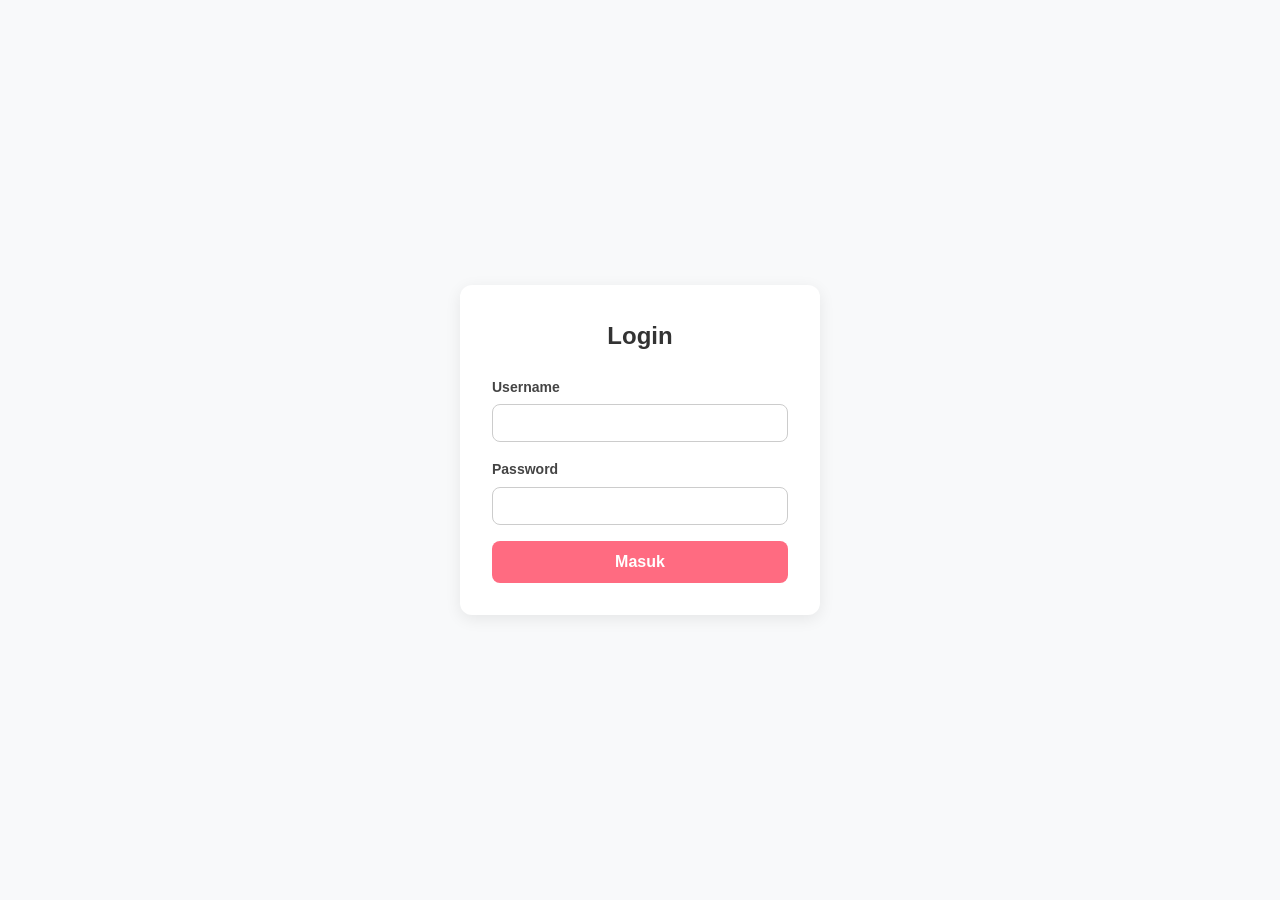
==== commit 44f6bfa4: "Add files via upload" ====
--- a/index.html
+++ b/index.html
@@ -3,17 +3,31 @@
 <head>
   <meta charset="UTF-8">
   <meta name="viewport" content="width=device-width, initial-scale=1.0">
-  <title>Sushi Squishy — Katalog &amp; Webstore</title>
+  <title>Sushi Squishy — Katalog & Webstore</title>
   <link rel="stylesheet" href="style.css">
+  <script>
+    // Cek role di awal sebelum halaman dimuat
+    const role = sessionStorage.getItem("role");
+    if (role === "admin") {
+      window.location.replace("qris-approve.html");
+    } else if (role !== "user") {
+      window.location.replace("login.html");
+    }
+
+    function logout() {
+      sessionStorage.removeItem("role");
+      window.location.replace("login.html");
+    }
+  </script>
 </head>
 <body>
-
+  
   <div id="site-header"></div>
 
   <!-- Hero Banner -->
   <section class="hero">
     <div class="container hero-box">
-      <h2>Koleksi Squishy Gemas &amp; Wangi</h2>
+      <h2>Koleksi Squishy Gemas & Wangi</h2>
       <p>Temukan berbagai pilihan squishy berkualitas tinggi, tekstur lembut, wangi manis, dan super slow rising untuk koleksi maupun penghilang stres.</p>
     </div>
   </section>
@@ -33,8 +47,8 @@
   <!-- Footer -->
   <footer class="footer">
     <div class="container footer-content">
-      <p><strong>Sushi Squishy</strong> &mdash; Jl. Mayjen Sungkono, Surabaya</p>
-      <p class="copyright">&copy; 2026 Sushi Squishy.</p>
+      <p><strong>Sushi Squishy</strong> — Jl. Mayjen Sungkono, Surabaya</p>
+      <p class="copyright">© 2026 Sushi Squishy.</p>
     </div>
   </footer>
 
@@ -44,6 +58,17 @@
     (function () {
       const store = window.SSStore;
       store.renderHeader("katalog");
+
+      // Otomatis tambahkan tombol Logout ke dalam navbar yang dirender app.js
+      const navContainer = document.querySelector("#site-header nav") || document.querySelector("#site-header .container");
+      if (navContainer) {
+        const logoutBtn = document.createElement("button");
+        logoutBtn.type = "button";
+        logoutBtn.textContent = "Logout";
+        logoutBtn.onclick = logout;
+        logoutBtn.style.cssText = "background-color: #ff4757; color: #fff; border: none; padding: 8px 14px; border-radius: 8px; font-weight: 600; cursor: pointer; margin-left: 10px;";
+        navContainer.appendChild(logoutBtn);
+      }
 
       const container = document.getElementById("catalog-container");
       const countLabel = document.getElementById("catalog-count");
@@ -143,4 +168,4 @@
     })();
   </script>
 </body>
-</html>
+</html>
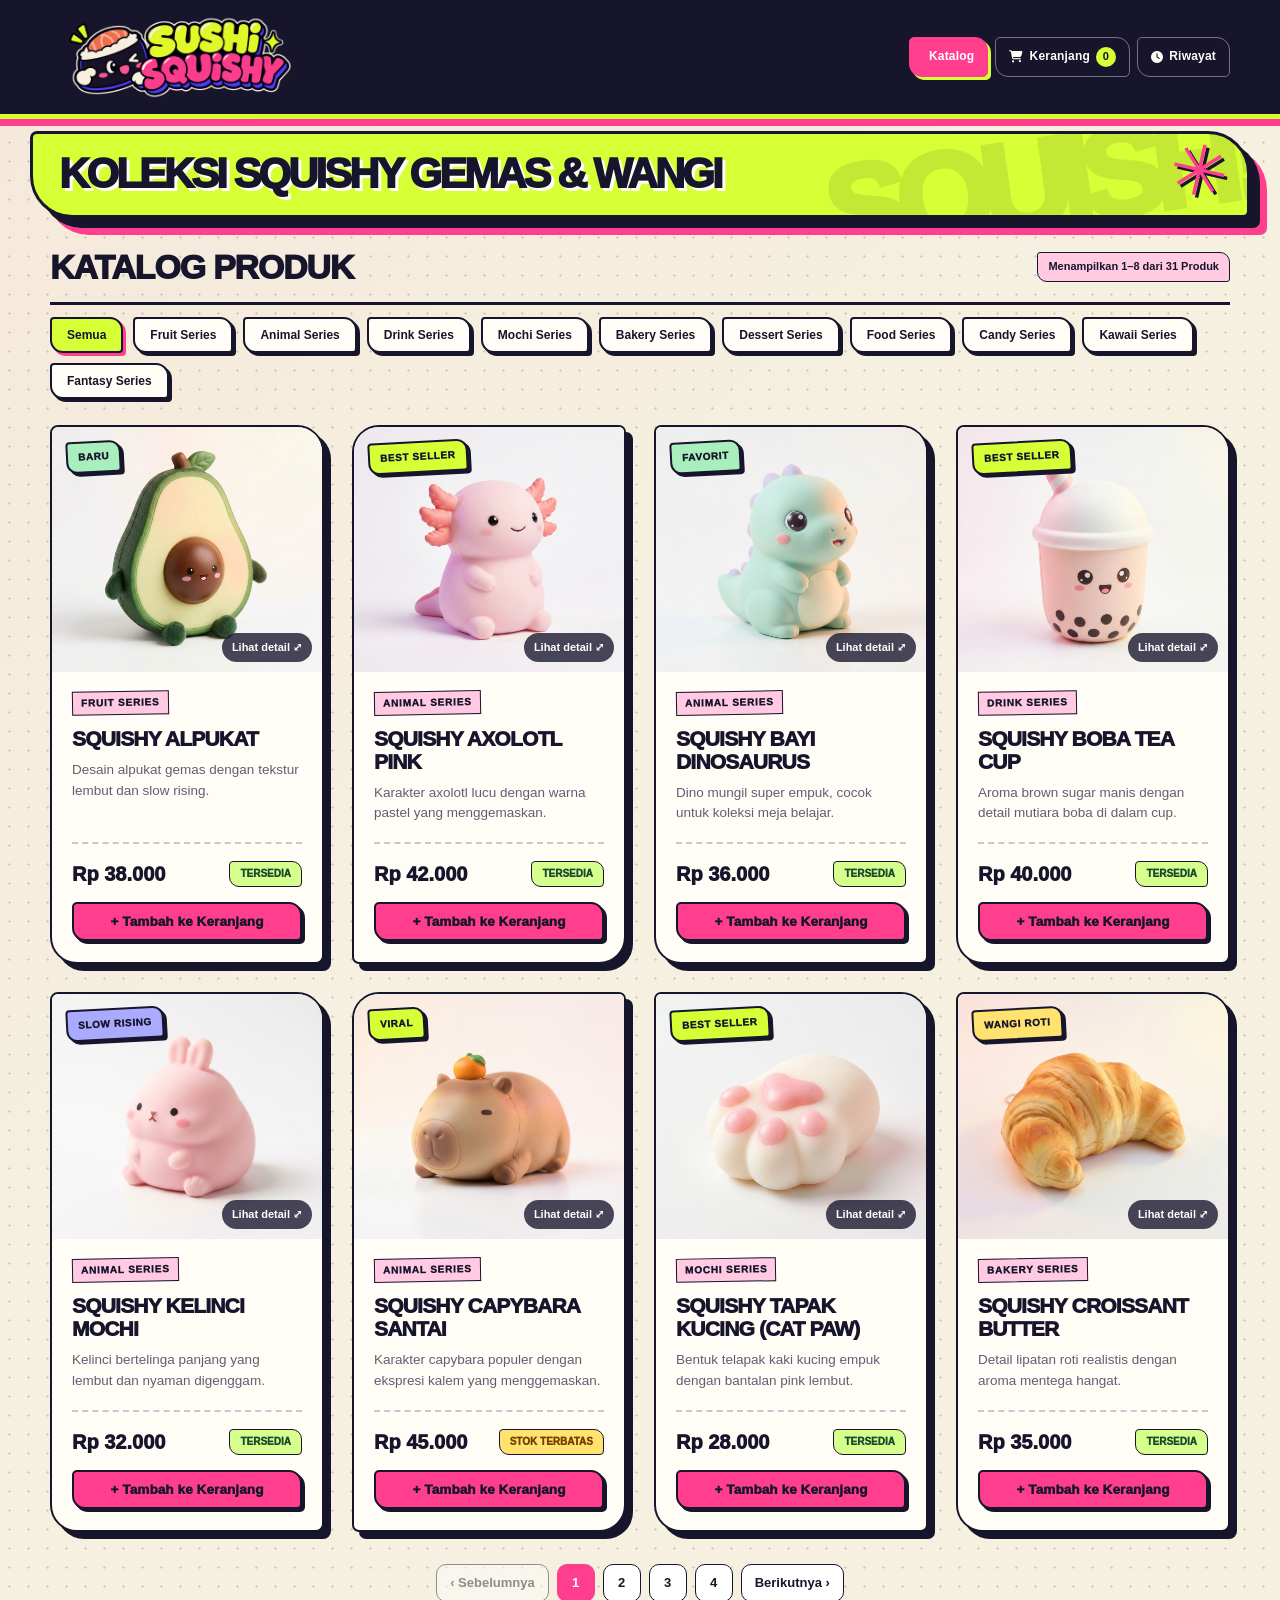
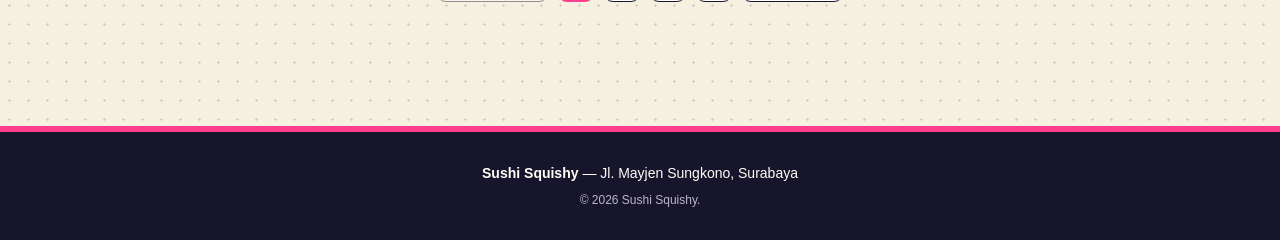
==== commit a57b8951: "Add files via upload" ====
--- a/index.html
+++ b/index.html
@@ -1,34 +1,20 @@
 <!DOCTYPE html>
 <html lang="id">
 <head>
+  <link rel="stylesheet" href="https://cdnjs.cloudflare.com/ajax/libs/font-awesome/6.7.2/css/all.min.css">
   <meta charset="UTF-8">
   <meta name="viewport" content="width=device-width, initial-scale=1.0">
   <title>Sushi Squishy — Katalog & Webstore</title>
   <link rel="stylesheet" href="style.css">
-  <script>
-    // Cek role di awal sebelum halaman dimuat
-    const role = sessionStorage.getItem("role");
-    if (role === "admin") {
-      window.location.replace("qris-approve.html");
-    } else if (role !== "user") {
-      window.location.replace("login.html");
-    }
-
-    function logout() {
-      sessionStorage.removeItem("role");
-      window.location.replace("login.html");
-    }
-  </script>
 </head>
 <body>
   
   <div id="site-header"></div>
 
   <!-- Hero Banner -->
-  <section class="hero">
+  <section class="hero home-hero">
     <div class="container hero-box">
       <h2>Koleksi Squishy Gemas & Wangi</h2>
-      <p>Temukan berbagai pilihan squishy berkualitas tinggi, tekstur lembut, wangi manis, dan super slow rising untuk koleksi maupun penghilang stres.</p>
     </div>
   </section>
 
@@ -42,6 +28,7 @@
     <div class="filter-bar" id="category-filters"></div>
 
     <div class="catalog-grid" id="catalog-container"></div>
+    <nav class="catalog-pagination" id="catalog-pagination" aria-label="Navigasi halaman katalog"></nav>
   </main>
 
   <!-- Footer -->
@@ -58,19 +45,7 @@
     (function () {
       const store = window.SSStore;
       store.renderHeader("katalog");
-
-      // Otomatis tambahkan tombol Logout ke dalam navbar yang dirender app.js
-      const navContainer = document.querySelector("#site-header nav") || document.querySelector("#site-header .container");
-      if (navContainer) {
-        const logoutBtn = document.createElement("button");
-        logoutBtn.type = "button";
-        logoutBtn.textContent = "Logout";
-        logoutBtn.onclick = logout;
-        logoutBtn.style.cssText = "background-color: #ff4757; color: #fff; border: none; padding: 8px 14px; border-radius: 8px; font-weight: 600; cursor: pointer; margin-left: 10px;";
-        navContainer.appendChild(logoutBtn);
-      }
-
-      const container = document.getElementById("catalog-container");
+const container = document.getElementById("catalog-container");
       const countLabel = document.getElementById("catalog-count");
       const filterBar = document.getElementById("category-filters");
       let activeCategory = "Semua";
@@ -100,14 +75,39 @@
         }).join("");
       }
 
+      const pageSize = 8;
+      let currentPage = 1;
+
+      function renderPagination(totalPages) {
+        const pagination = document.getElementById("catalog-pagination");
+        if (totalPages <= 1) {
+          pagination.innerHTML = "";
+          return;
+        }
+
+        let buttons = '<button type="button" class="page-btn" data-page="' + (currentPage - 1) + '" ' + (currentPage === 1 ? "disabled" : "") + '>‹ Sebelumnya</button>';
+        for (let page = 1; page <= totalPages; page++) {
+          buttons += '<button type="button" class="page-btn ' + (page === currentPage ? "active" : "") + '" data-page="' + page + '" aria-current="' + (page === currentPage ? "page" : "false") + '">' + page + '</button>';
+        }
+        buttons += '<button type="button" class="page-btn" data-page="' + (currentPage + 1) + '" ' + (currentPage === totalPages ? "disabled" : "") + '>Berikutnya ›</button>';
+        pagination.innerHTML = buttons;
+      }
+
       function renderKatalog() {
         const list = activeCategory === "Semua"
           ? store.daftarSquishy
           : store.daftarSquishy.filter(function (p) { return p.kategori === activeCategory; });
 
-        countLabel.textContent = "Menampilkan " + list.length + " Produk" + (activeCategory !== "Semua" ? " (" + activeCategory + ")" : "");
-
-        container.innerHTML = list.map(function (item) {
+        const totalPages = Math.max(1, Math.ceil(list.length / pageSize));
+        currentPage = Math.min(currentPage, totalPages);
+        const startIndex = (currentPage - 1) * pageSize;
+        const visibleList = list.slice(startIndex, startIndex + pageSize);
+
+        countLabel.textContent = list.length
+          ? "Menampilkan " + (startIndex + 1) + "–" + Math.min(startIndex + pageSize, list.length) + " dari " + list.length + " Produk"
+          : "Tidak ada produk";
+
+        container.innerHTML = visibleList.map(function (item) {
           const inCart = getQtyInCart(item.id);
           const badgeClass = item.badgeClass ? " " + store.escapeHtml(item.badgeClass) : "";
           const statusClass = item.status === "Stok Terbatas" ? "status status-limited" : "status";
@@ -119,9 +119,10 @@
           return (
             '<article class="card">' +
             '  <div class="card-badge' + badgeClass + '">' + store.escapeHtml(item.badge) + '</div>' +
-            '  <div class="card-image">' +
+            '  <button type="button" class="card-image card-image-zoom" data-view-id="' + store.escapeHtml(item.id) + '" aria-label="Lihat detail ' + store.escapeHtml(item.nama) + '" title="Klik untuk memperbesar foto">' +
             '    <img src="' + store.escapeHtml(item.gambar) + '" alt="' + store.escapeHtml(item.nama) + '" loading="lazy">' +
-            '  </div>' +
+            '    <span class="zoom-hint">Lihat detail ⤢</span>' +
+            '  </button>' +
             '  <div class="card-body">' +
             '    <span class="category">' + store.escapeHtml(item.kategori) + '</span>' +
             '    <h4>' + store.escapeHtml(item.nama) + '</h4>' +
@@ -137,17 +138,95 @@
             '</article>'
           );
         }).join("");
-      }
+
+        renderPagination(totalPages);
+      }
+
+      // Dialog detail produk dengan foto ukuran besar.
+      const detailModal = document.createElement("div");
+      detailModal.className = "product-modal";
+      detailModal.id = "product-detail-modal";
+      detailModal.setAttribute("aria-hidden", "true");
+      detailModal.innerHTML =
+        '<div class="product-modal-backdrop" data-close-modal></div>' +
+        '<section class="product-modal-panel" role="dialog" aria-modal="true" aria-labelledby="product-modal-title">' +
+        '  <button type="button" class="product-modal-close" data-close-modal aria-label="Tutup detail">×</button>' +
+        '  <div class="product-modal-image-wrap"><img id="product-modal-image" src="" alt=""></div>' +
+        '  <div class="product-modal-info">' +
+        '    <span class="category" id="product-modal-category"></span>' +
+        '    <h2 id="product-modal-title"></h2>' +
+        '    <p id="product-modal-description"></p>' +
+        '    <div class="product-modal-meta"><strong class="price" id="product-modal-price"></strong><span id="product-modal-status"></span></div>' +
+        '    <button type="button" class="btn btn-primary btn-block" id="product-modal-add">+ Tambah ke Keranjang</button>' +
+        '  </div>' +
+        '</section>';
+      document.body.appendChild(detailModal);
+      let selectedDetailProduct = null;
+
+      function closeProductModal() {
+        detailModal.classList.remove("open");
+        detailModal.setAttribute("aria-hidden", "true");
+        document.body.classList.remove("modal-open");
+      }
+
+      function openProductModal(productId) {
+        const item = store.daftarSquishy.find(function (p) { return p.id === productId; });
+        if (!item) return;
+        selectedDetailProduct = item;
+        document.getElementById("product-modal-image").src = item.gambar;
+        document.getElementById("product-modal-image").alt = item.nama;
+        document.getElementById("product-modal-category").textContent = item.kategori;
+        document.getElementById("product-modal-title").textContent = item.nama;
+        document.getElementById("product-modal-description").textContent = item.deskripsi;
+        document.getElementById("product-modal-price").textContent = item.harga;
+        const status = document.getElementById("product-modal-status");
+        status.textContent = item.status;
+        status.className = item.status === "Stok Terbatas" ? "status status-limited" : "status";
+        const addButton = document.getElementById("product-modal-add");
+        const qty = getQtyInCart(item.id);
+        addButton.textContent = qty ? "+ Tambah Lagi (" + qty + " di keranjang)" : "+ Tambah ke Keranjang";
+        detailModal.classList.add("open");
+        detailModal.setAttribute("aria-hidden", "false");
+        document.body.classList.add("modal-open");
+      }
+
+      detailModal.addEventListener("click", function (e) {
+        if (e.target.closest("[data-close-modal]")) closeProductModal();
+      });
+      document.addEventListener("keydown", function (e) {
+        if (e.key === "Escape" && detailModal.classList.contains("open")) closeProductModal();
+      });
+      document.getElementById("product-modal-add").addEventListener("click", function () {
+        if (!selectedDetailProduct) return;
+        store.addToCart(selectedDetailProduct.id, 1);
+        store.showToast("🍥 " + selectedDetailProduct.nama + " masuk ke keranjang!");
+        renderKatalog();
+        openProductModal(selectedDetailProduct.id);
+      });
+
+      document.getElementById("catalog-pagination").addEventListener("click", function (e) {
+        const button = e.target.closest("[data-page]");
+        if (!button || button.disabled) return;
+        currentPage = Number(button.getAttribute("data-page"));
+        renderKatalog();
+        document.querySelector(".section-title").scrollIntoView({ behavior: "smooth", block: "start" });
+      });
 
       filterBar.addEventListener("click", function (e) {
         const chip = e.target.closest(".filter-chip");
         if (!chip) return;
         activeCategory = chip.getAttribute("data-cat");
+        currentPage = 1;
         renderFilters();
         renderKatalog();
       });
 
       container.addEventListener("click", function (e) {
+        const zoomButton = e.target.closest(".card-image-zoom");
+        if (zoomButton) {
+          openProductModal(zoomButton.getAttribute("data-view-id"));
+          return;
+        }
         const btn = e.target.closest(".btn-add-cart");
         if (!btn) return;
         const id = btn.getAttribute("data-id");
--- a/style.css
+++ b/style.css
@@ -81,6 +81,15 @@
   gap: 12px;
 }
 
+.logo-image {
+  display: block;
+  width: 250px;
+  max-width: 100%;
+  height: auto;
+  max-height: 88px;
+  object-fit: contain;
+}
+
 .logo-icon {
   font-size: 36px;
 }
@@ -928,3 +937,738 @@
     padding: 0;
   }
 }
+
+
+
+/* ==========================================================
+   SQUISHY WORLD / VISUAL TAKEOVER
+   CSS ONLY — original markup, scripts and workflows preserved
+   ========================================================== */
+:root {
+  --bg-page: #f5f0df;
+  --bg-card: #fffdf5;
+  --text-main: #17152c;
+  --text-title: #17152c;
+  --text-muted: #77728a;
+  --text-desc: #514d67;
+  --pink-primary: #ff3f8e;
+  --pink-hover: #ff6eaa;
+  --pink-deep: #c51d69;
+  --pink-soft: #ffd0e5;
+  --pink-dashed: #17152c;
+  --border-card: #17152c;
+  --success: #236b42;
+  --success-bg: #d6ff8d;
+  --warning: #885000;
+  --warning-bg: #ffe36e;
+  --danger: #a51e43;
+  --danger-bg: #ffd1d8;
+}
+
+html { scroll-behavior: smooth; }
+body {
+  color: var(--text-main);
+  background-color: var(--bg-page);
+  background-image:
+    radial-gradient(circle, rgba(23,21,44,.15) 1.15px, transparent 1.3px),
+    linear-gradient(135deg, rgba(255,63,142,.045), transparent 42%);
+  background-size: 19px 19px, 100% 100%;
+  font-family: "Trebuchet MS", "Arial Rounded MT Bold", Arial, sans-serif;
+}
+::selection { background: #d6ff36; color: #17152c; }
+.container { max-width: 1220px; }
+.page-main { padding-bottom: 76px; }
+
+/* Top navigation: dark label strip */
+.header {
+  background: #17152c;
+  border: 0;
+  border-bottom: 5px solid #d6ff36;
+  padding: 13px 0;
+  box-shadow: 0 7px 0 #ff3f8e;
+}
+.header-content { gap: 17px; }
+.logo { gap: 13px; }
+.logo-icon {
+  width: 58px; height: 58px;
+  display: grid; place-items: center;
+  background: #d6ff36;
+  border: 3px solid #fffdf5;
+  border-radius: 17px 5px 17px 5px;
+  font-size: 34px;
+  transform: rotate(-8deg);
+  box-shadow: 5px 5px 0 #ff3f8e;
+}
+.logo h1 {
+  color: #d6ff36;
+  font-size: 27px;
+  line-height: 1;
+  font-weight: 1000;
+  letter-spacing: -1.5px;
+  text-transform: uppercase;
+  text-shadow: 2px 2px 0 #ff3f8e;
+}
+.logo p { color: #d4d0e8; font-size: 10px; letter-spacing: 1.1px; }
+.header-nav { gap: 7px; }
+.nav-pill {
+  color: #fffdf5;
+  background: transparent;
+  border: 1.5px solid #77728a;
+  border-radius: 5px 13px 5px 13px;
+  padding: 9px 13px;
+  font-size: 12px;
+  font-weight: 900;
+  letter-spacing: .2px;
+}
+.nav-pill:hover {
+  color: #17152c;
+  background: #d6ff36;
+  border-color: #d6ff36;
+  transform: translateY(-3px) rotate(-1deg);
+}
+.nav-pill.active {
+  color: #fff;
+  background: #ff3f8e;
+  border-color: #ff3f8e;
+  box-shadow: 3px 3px 0 #d6ff36;
+}
+.nav-pill.active .cart-badge { background: #d6ff36; color: #17152c; }
+.nav-pill.sim-pill { background: #5555ff; color: white; border-color: #5555ff; }
+.nav-pill.sim-pill:hover { background: #a5a7ff; color: #17152c; }
+.cart-badge { background: #d6ff36; color: #17152c; }
+
+/* Hero as a loud poster */
+.hero { padding: 42px 0 26px; }
+.hero.compact { padding: 34px 0 22px; }
+.hero-box {
+  position: relative;
+  isolation: isolate;
+  overflow: hidden;
+  text-align: left;
+  padding: 49px clamp(23px, 5vw, 70px);
+  color: #17152c;
+  background: #d6ff36;
+  border: 3px solid #17152c;
+  border-radius: 7px 42px 7px 42px;
+  box-shadow: 10px 10px 0 #17152c, 17px 17px 0 #ff3f8e;
+}
+.hero-box::before {
+  content: "SQUISH!";
+  position: absolute;
+  z-index: -1;
+  right: -12px;
+  bottom: -39px;
+  color: #17152c;
+  opacity: .09;
+  font-size: clamp(85px, 15vw, 190px);
+  line-height: .9;
+  font-weight: 1000;
+  letter-spacing: -12px;
+  transform: rotate(-8deg);
+  pointer-events: none;
+}
+.hero-box::after {
+  content: "✳";
+  position: absolute;
+  top: 8px; right: 32px;
+  color: #ff3f8e;
+  font-size: clamp(60px, 9vw, 112px);
+  line-height: 1;
+  text-shadow: 3px 3px 0 #17152c;
+  transform: rotate(13deg);
+  pointer-events: none;
+}
+.hero.compact .hero-box { padding: 32px clamp(22px, 4vw, 52px); }
+.step-pill {
+  position: relative;
+  z-index: 1;
+  color: #fff;
+  background: #17152c;
+  border: 2px solid #17152c;
+  border-radius: 3px 11px 3px 11px;
+  padding: 6px 12px;
+  font-size: 10px;
+  font-weight: 900;
+  letter-spacing: 1.2px;
+}
+.hero-box h2 {
+  position: relative;
+  z-index: 1;
+  max-width: 820px;
+  color: #17152c;
+  font-size: clamp(34px, 5.4vw, 68px);
+  line-height: .96;
+  font-weight: 1000;
+  letter-spacing: -3px;
+  text-transform: uppercase;
+  margin: 13px 0;
+  text-shadow: 3px 3px 0 #fffdf5;
+}
+.hero.compact .hero-box h2 { font-size: clamp(30px, 4.4vw, 54px); }
+.hero-box p {
+  position: relative;
+  z-index: 1;
+  max-width: 620px;
+  margin: 0;
+  color: #37334f;
+  font-size: 15px;
+  font-weight: 700;
+}
+
+/* Catalog heading and category controls */
+.section-title {
+  margin: 43px 0 19px;
+  padding-bottom: 13px;
+  border-bottom: 3px solid #17152c;
+}
+.section-title h3 {
+  color: #17152c;
+  font-size: clamp(23px, 3vw, 34px);
+  font-weight: 1000;
+  letter-spacing: -1.2px;
+  text-transform: uppercase;
+}
+.section-title span {
+  color: #17152c;
+  background: #ffcae2;
+  border: 1.5px solid #17152c;
+  border-radius: 3px 10px 3px 10px;
+  padding: 5px 10px;
+  font-size: 11px;
+  font-weight: 900;
+}
+.filter-bar { gap: 10px; margin-bottom: 26px; }
+.filter-chip {
+  color: #17152c;
+  background: #fffdf5;
+  border: 2px solid #17152c;
+  border-radius: 4px 13px 4px 13px;
+  padding: 9px 15px;
+  font-size: 12px;
+  font-weight: 900;
+  box-shadow: 3px 3px 0 #17152c;
+}
+.filter-chip:hover {
+  color: #17152c;
+  background: #ffcae2;
+  border-color: #17152c;
+  transform: translate(-2px,-2px) rotate(-1deg);
+  box-shadow: 5px 5px 0 #17152c;
+}
+.filter-chip.active {
+  color: #17152c;
+  background: #d6ff36;
+  border-color: #17152c;
+  box-shadow: 3px 3px 0 #ff3f8e;
+}
+
+/* Product cards: uneven sticker / toy packaging energy */
+.catalog-grid {
+  grid-template-columns: repeat(auto-fill, minmax(260px, 1fr));
+  gap: 28px;
+}
+.card {
+  background: #fffdf5;
+  border: 2.5px solid #17152c;
+  border-radius: 8px 27px 8px 27px;
+  box-shadow: 7px 7px 0 #17152c;
+  transition: transform .22s ease, box-shadow .22s ease;
+}
+.card:nth-child(4n + 2) { border-radius: 27px 7px 27px 7px; }
+.card:nth-child(4n + 3) { border-radius: 7px 27px 7px 27px; }
+.card:hover {
+  transform: translate(-4px,-6px) rotate(-.7deg);
+  box-shadow: 12px 13px 0 #ff3f8e;
+}
+.card:nth-child(4n + 2):hover { transform: translate(4px,-6px) rotate(.7deg); }
+.card-image {
+  height: 245px;
+  background: #e3e2ff;
+  border-bottom: 2.5px solid #17152c;
+}
+.card-image img {
+  transition: transform .35s ease;
+}
+.card:hover .card-image img { transform: scale(1.07) rotate(-1deg); }
+.card-badge {
+  top: 14px; left: 14px;
+  color: #17152c;
+  background: #d6ff36;
+  border: 2px solid #17152c;
+  border-radius: 4px 11px 4px 11px;
+  padding: 6px 10px;
+  font-size: 10px;
+  font-weight: 1000;
+  letter-spacing: .6px;
+  box-shadow: 3px 3px 0 #17152c;
+  transform: rotate(-3deg);
+}
+.badge-blue { background: #aaaaff; }
+.badge-yellow { background: #ffe36e; }
+.badge-green { background: #a9efbd; }
+.card-body { padding: 19px 20px 21px; }
+.category {
+  display: inline-block;
+  align-self: flex-start;
+  width: fit-content;
+  color: #17152c;
+  background: #ffcae2;
+  border: 1.5px solid #17152c;
+  padding: 3px 8px;
+  font-size: 10px;
+  font-weight: 1000;
+  letter-spacing: .8px;
+  text-transform: uppercase;
+  transform: rotate(-1deg);
+}
+.card-body h4 {
+  color: #17152c;
+  font-size: 21px;
+  line-height: 1.08;
+  font-weight: 1000;
+  letter-spacing: -.8px;
+  text-transform: uppercase;
+  margin: 9px 0;
+}
+.desc { color: #625d75; line-height: 1.55; }
+.card-footer { border-top: 2px dashed #c9c5d2; padding-top: 14px; }
+.price { color: #17152c; font-size: 20px; font-weight: 1000; }
+.status {
+  color: #174b2d;
+  background: #d6ff8d;
+  border: 1.5px solid #17152c;
+  border-radius: 4px 10px 4px 10px;
+  font-size: 10px;
+  font-weight: 1000;
+  text-transform: uppercase;
+}
+.status-limited { color: #704000; background: #ffe36e; }
+
+/* Buttons: chunky controls */
+.btn {
+  border: 2px solid #17152c;
+  border-radius: 5px 13px 5px 13px;
+  font-weight: 950;
+  letter-spacing: .1px;
+  box-shadow: 3px 3px 0 #17152c;
+  transition: transform .16s ease, box-shadow .16s ease, background .16s ease;
+}
+.btn:hover {
+  transform: translate(-2px,-3px);
+  box-shadow: 6px 6px 0 #17152c;
+}
+.btn-primary {
+  color: #17152c;
+  background: #ff3f8e;
+  box-shadow: 3px 3px 0 #17152c;
+}
+.btn-primary:hover { color: #17152c; background: #ff79b5; }
+.btn-primary.in-cart { color: #17152c; background: #d6ff36; border-color: #17152c; }
+.btn-outline { color: #17152c; background: #fffdf5; border-color: #17152c; }
+.btn-outline:hover { color: #17152c; background: #c8caff; border-color: #17152c; }
+.btn-danger-outline { color: #a51e43; border-color: #17152c; }
+.btn-sm { border-radius: 4px 10px 4px 10px; }
+
+/* Panels / checkout / cart / history */
+.panel {
+  background: #fffdf5;
+  border: 2px solid #17152c;
+  border-radius: 8px 25px 8px 25px;
+  box-shadow: 7px 7px 0 #17152c;
+  padding: clamp(17px, 2.5vw, 27px);
+}
+.panel-title {
+  color: #17152c;
+  font-size: 18px;
+  font-weight: 1000;
+  letter-spacing: -.4px;
+  text-transform: uppercase;
+  border-bottom: 3px solid #17152c;
+  padding-bottom: 13px;
+}
+.two-col { gap: 27px; }
+.cart-item { border-bottom: 1.5px dashed #c9c5d2; }
+.cart-thumb {
+  border: 2px solid #17152c;
+  border-radius: 8px 17px 8px 17px;
+}
+.cart-item-info h4 { color: #17152c; font-weight: 1000; text-transform: uppercase; }
+.cart-item-meta { color: #c51d69; }
+.cart-item-unit-price { color: #77728a; }
+.qty-control { border: 2px solid #17152c; border-radius: 5px 12px 5px 12px; }
+.qty-btn { background: #d6ff36; color: #17152c; }
+.qty-btn:hover { background: #ffcae2; }
+.qty-input { border-color: #17152c; }
+.cart-item-subtotal { color: #17152c; font-weight: 1000; }
+.summary-row { color: #625d75; }
+.summary-row strong { color: #17152c; }
+.summary-divider { border-top: 2px dashed #17152c; }
+.summary-total {
+  color: #17152c;
+  background: #d6ff36;
+  border: 2px solid #17152c;
+  border-radius: 5px 14px 5px 14px;
+  padding: 12px;
+}
+.form-group label {
+  color: #17152c;
+  font-size: 11px;
+  font-weight: 1000;
+  letter-spacing: .55px;
+  text-transform: uppercase;
+}
+.form-control {
+  color: #17152c;
+  background: #fffefb;
+  border: 2px solid #aaa6b8;
+  border-radius: 5px 12px 5px 12px;
+  padding: 12px 13px;
+}
+.form-control:focus {
+  border-color: #5555ff;
+  box-shadow: 4px 4px 0 #d6ff36;
+}
+.payment-option {
+  color: #17152c;
+  background: #e5e5ff;
+  border: 2px solid #17152c;
+  border-radius: 6px 18px 6px 18px;
+  box-shadow: 4px 4px 0 #17152c;
+}
+.payment-option-title { color: #3635a8; font-weight: 1000; }
+.status-badge {
+  border: 1.5px solid currentColor;
+  border-radius: 4px 11px 4px 11px;
+  font-weight: 1000;
+}
+.status-pending { color: #704000; background: #ffe36e; }
+.status-paid { color: #174b2d; background: #d6ff8d; }
+.status-rejected { color: #a51e43; background: #ffd1d8; }
+.qris-frame {
+  border: 3px solid #17152c;
+  border-radius: 8px 23px 8px 23px;
+  box-shadow: 7px 7px 0 #17152c;
+}
+.qris-amount { color: #17152c; font-weight: 1000; }
+.qris-header { border-bottom: 2px dashed #17152c; }
+.qris-logo { color: #17152c; }
+.realtime-banner {
+  color: #17152c;
+  background: #e5e5ff;
+  border: 2px solid #17152c;
+  border-radius: 6px 17px 6px 17px;
+}
+.realtime-banner.paid { color: #174b2d; background: #d6ff8d; border-color: #17152c; }
+.realtime-banner.rejected { color: #a51e43; background: #ffd1d8; border-color: #17152c; }
+table.data-table th {
+  color: #17152c;
+  background: #d6ff36;
+  border-bottom: 2px solid #17152c;
+  font-weight: 1000;
+}
+table.data-table td { border-bottom: 1px solid #dedbe5; }
+.empty-state {
+  background: #fffdf5;
+  border: 2px dashed #17152c;
+  border-radius: 8px 25px 8px 25px;
+}
+.empty-state h3 { color: #17152c; font-size: 23px; font-weight: 1000; text-transform: uppercase; }
+.toast {
+  color: #17152c;
+  background: #d6ff36;
+  border: 2px solid #17152c;
+  border-radius: 5px 15px 5px 15px;
+  box-shadow: 5px 5px 0 #17152c;
+  font-weight: 1000;
+}
+
+/* Footer is a dark graphic end-cap */
+.footer {
+  color: #fffdf5;
+  background: #17152c;
+  border-top: 6px solid #ff3f8e;
+  padding: 30px 0;
+}
+.footer-content p { color: #fffdf5; }
+.footer-content .copyright { color: #b9b5ce; }
+
+/* Focus and responsive behavior */
+:focus-visible { outline: 3px solid #5555ff; outline-offset: 3px; }
+@media (max-width: 700px) {
+  .header-content { justify-content: center; text-align: center; }
+  .logo { justify-content: center; }
+  .header-nav { justify-content: center; }
+  .nav-pill { font-size: 10px; padding: 8px 9px; }
+  .hero { padding-top: 29px; }
+  .hero-box, .hero.compact .hero-box {
+    padding: 29px 20px;
+    box-shadow: 6px 6px 0 #17152c, 10px 10px 0 #ff3f8e;
+  }
+  .hero-box h2, .hero.compact .hero-box h2 { letter-spacing: -1.5px; }
+  .hero-box::after { right: 12px; top: 7px; font-size: 48px; }
+  .catalog-grid { grid-template-columns: repeat(auto-fill, minmax(235px, 1fr)); gap: 19px; }
+  .card-image { height: 220px; }
+  .panel { box-shadow: 5px 5px 0 #17152c; }
+}
+@media (max-width: 430px) {
+  .logo-image { width: 205px; max-height: 77px; }
+  .catalog-grid { grid-template-columns: 1fr; }
+  .logo h1 { font-size: 22px; }
+  .hero-box h2, .hero.compact .hero-box h2 { font-size: 30px; }
+}
+@media (prefers-reduced-motion: reduce) {
+  *, *::before, *::after { scroll-behavior: auto !important; animation-duration: .01ms !important; transition-duration: .01ms !important; }
+}
+
+
+/* Katalog lebih menonjol di halaman selain Home */
+.nav-pill.catalog-link:not(.active) {
+  color: #17152c;
+  background: #d6ff36;
+  border-color: #d6ff36;
+  box-shadow: 3px 3px 0 #ff3f8e;
+}
+.nav-pill.catalog-link:not(.active):hover {
+  color: #17152c;
+  background: #efffa0;
+  border-color: #efffa0;
+}
+
+/* Pastikan navigasi tetap terlihat saat halaman digulir */
+.header {
+  position: sticky;
+  top: 0;
+  z-index: 1000;
+}
+
+
+/* Header utama selalu melayang saat halaman di-scroll */
+#site-header {
+  position: sticky;
+  top: 0;
+  z-index: 1000;
+}
+
+#site-header .header {
+  position: relative;
+  top: auto;
+}
+
+
+/* Pagination katalog: tampilkan produk per halaman agar halaman tidak terlalu panjang */
+.catalog-pagination {
+  display: flex;
+  justify-content: center;
+  align-items: center;
+  flex-wrap: wrap;
+  gap: 8px;
+  margin: -18px 0 48px;
+}
+.page-btn {
+  min-width: 38px;
+  min-height: 38px;
+  padding: 8px 13px;
+  border: 1.5px solid var(--border-card);
+  border-radius: 10px;
+  background: #fff;
+  color: var(--text-main);
+  font: inherit;
+  font-size: 13px;
+  font-weight: 700;
+  cursor: pointer;
+  transition: .15s ease;
+}
+.page-btn:hover:not(:disabled),
+.page-btn.active {
+  color: #fff;
+  background: var(--pink-primary);
+  border-color: var(--pink-primary);
+}
+.page-btn:disabled {
+  opacity: .45;
+  cursor: not-allowed;
+}
+
+/* Tombol foto produk untuk membuka detail */
+.card-image-zoom {
+  position: relative;
+  display: block;
+  width: 100%;
+  padding: 0;
+  border: 0;
+  cursor: zoom-in;
+  font: inherit;
+  text-align: inherit;
+}
+.card-image-zoom img {
+  transition: transform .25s ease;
+}
+.card-image-zoom:hover img {
+  transform: scale(1.045);
+}
+.zoom-hint {
+  position: absolute;
+  right: 10px;
+  bottom: 10px;
+  padding: 6px 10px;
+  border-radius: 999px;
+  color: #fff;
+  background: rgba(23, 21, 44, .78);
+  font-size: 11px;
+  font-weight: 800;
+}
+
+/* Pop-up detail produk */
+body.modal-open { overflow: hidden; }
+.product-modal {
+  position: fixed;
+  inset: 0;
+  z-index: 3000;
+  display: none;
+  align-items: center;
+  justify-content: center;
+  padding: 22px;
+}
+.product-modal.open { display: flex; }
+.product-modal-backdrop {
+  position: absolute;
+  inset: 0;
+  background: rgba(18, 16, 32, .72);
+  backdrop-filter: blur(4px);
+}
+.product-modal-panel {
+  position: relative;
+  z-index: 1;
+  display: grid;
+  grid-template-columns: minmax(0, 1.1fr) minmax(260px, .9fr);
+  width: min(900px, 100%);
+  max-height: min(86vh, 760px);
+  overflow: auto;
+  border: 3px solid #17152c;
+  border-radius: 22px;
+  background: #fffdfb;
+  box-shadow: 8px 8px 0 #ff3f8e;
+}
+.product-modal-close {
+  position: absolute;
+  top: 12px;
+  right: 12px;
+  z-index: 2;
+  width: 40px;
+  height: 40px;
+  border: 2px solid #17152c;
+  border-radius: 50%;
+  color: #17152c;
+  background: #fff;
+  font-size: 27px;
+  line-height: 1;
+  cursor: pointer;
+}
+.product-modal-image-wrap {
+  display: flex;
+  align-items: center;
+  justify-content: center;
+  min-height: 360px;
+  padding: 22px;
+  background: #fff0f5;
+}
+.product-modal-image-wrap img {
+  display: block;
+  width: 100%;
+  max-height: 62vh;
+  object-fit: contain;
+  border-radius: 14px;
+}
+.product-modal-info {
+  display: flex;
+  flex-direction: column;
+  justify-content: center;
+  gap: 13px;
+  padding: 38px 30px 30px;
+}
+.product-modal-info h2 {
+  color: #17152c;
+  font-size: clamp(23px, 3vw, 34px);
+  line-height: 1.15;
+}
+.product-modal-info p {
+  color: var(--text-desc);
+  font-size: 14px;
+  line-height: 1.7;
+}
+.product-modal-meta {
+  display: flex;
+  align-items: center;
+  justify-content: space-between;
+  flex-wrap: wrap;
+  gap: 10px;
+  padding: 14px 0;
+  border-top: 1px solid var(--border-card);
+  border-bottom: 1px solid var(--border-card);
+}
+@media (max-width: 650px) {
+  .product-modal { padding: 12px; }
+  .product-modal-panel {
+    grid-template-columns: 1fr;
+    max-height: 92vh;
+  }
+  .product-modal-image-wrap { min-height: 230px; padding: 16px; }
+  .product-modal-image-wrap img { max-height: 38vh; }
+  .product-modal-info { padding: 20px; gap: 10px; }
+  .product-modal-close { top: 8px; right: 8px; }
+  .catalog-pagination { gap: 5px; }
+  .page-btn { min-width: 34px; padding: 7px 9px; }
+}
+
+
+/* Home: ringkas agar produk pertama lebih cepat terlihat */
+.home-hero {
+  padding: 12px 0 8px;
+}
+.home-hero .hero-box {
+  padding: 19px 26px;
+}
+.home-hero .hero-box h2 {
+  margin: 0;
+  font-size: clamp(27px, 3.4vw, 42px);
+  line-height: 1.02;
+  max-width: 100%;
+}
+.home-hero .hero-box::before {
+  font-size: clamp(65px, 10vw, 125px);
+  bottom: -27px;
+}
+.home-hero .hero-box::after {
+  top: 2px;
+  right: 18px;
+  font-size: clamp(38px, 6vw, 70px);
+}
+.home-hero + .page-main .section-title {
+  margin-top: 14px;
+  margin-bottom: 12px;
+  padding-bottom: 8px;
+}
+.home-hero + .page-main .catalog-grid {
+  margin-top: 14px;
+}
+@media (max-width: 600px) {
+  .home-hero {
+    padding: 9px 0 5px;
+  }
+  .home-hero .hero-box {
+    padding: 16px 17px;
+  }
+  .home-hero .hero-box h2 {
+    font-size: clamp(23px, 6vw, 30px);
+    letter-spacing: -1.2px;
+  }
+  .home-hero .hero-box::after {
+    right: 8px;
+    top: 3px;
+    font-size: 38px;
+  }
+  .home-hero + .page-main .section-title {
+    margin-top: 11px;
+    margin-bottom: 9px;
+  }
+}
